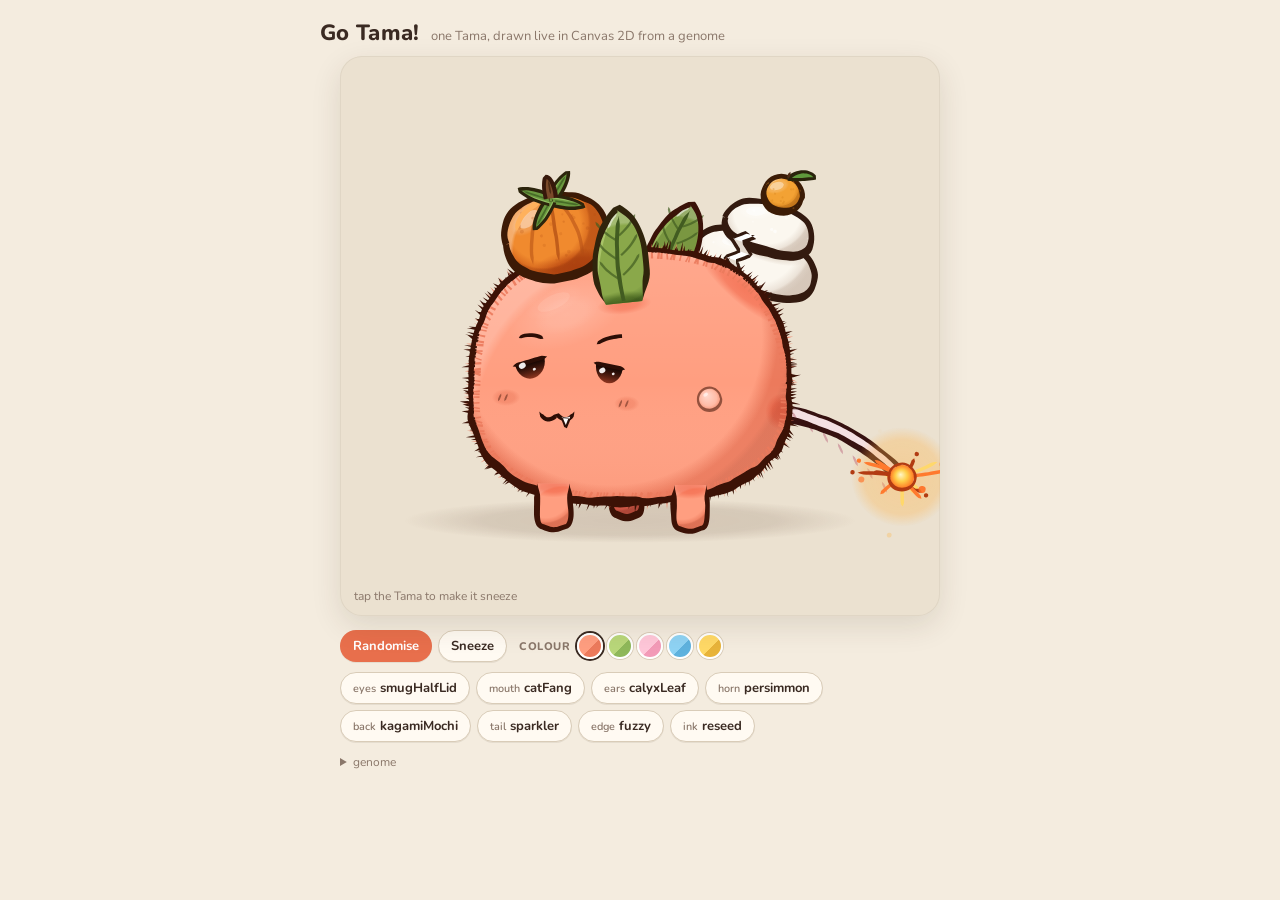
==== tama/index.html @ 7f4476a4 "Add Go Tama! canvas Tama renderer Self-contained Canvas 2D page that draws one Tama from a genome ob" ====
<!doctype html>
<html lang="en">
<head>
<meta charset="utf-8">
<meta name="viewport" content="width=device-width, initial-scale=1">
<title>Go Tama! canvas Tama</title>
<link rel="preconnect" href="https://fonts.googleapis.com">
<link href="https://fonts.googleapis.com/css2?family=Nunito:wght@600;800&display=swap" rel="stylesheet">
<style>
  :root {
    --paper: #f4ecdf;
    --paper-2: #ebe1d0;
    --ink: #3a2a22;
    --muted: #8a776a;
    --chip: #fffaf2;
    --chip-edge: #d9ccb8;
    --accent: #e86f4c;
  }
  * { box-sizing: border-box; }
  html, body { margin: 0; background: var(--paper); color: var(--ink);
    font-family: "Nunito", "Segoe UI", system-ui, -apple-system, sans-serif; }
  body { display: flex; flex-direction: column; align-items: center; padding: 18px 16px 40px; }
  header { width: 100%; max-width: 640px; display: flex; align-items: baseline; gap: 12px; margin-bottom: 8px; }
  header h1 { font-size: 22px; margin: 0; font-weight: 800; letter-spacing: .3px; }
  header span { color: var(--muted); font-size: 13px; }
  .stage { position: relative; width: 100%; max-width: 600px; }
  canvas { display: block; width: 100%; height: auto; border-radius: 22px;
    background: var(--paper-2); box-shadow: 0 10px 30px rgba(60,40,20,.12), inset 0 0 0 1px rgba(60,40,20,.06);
    cursor: pointer; touch-action: manipulation; }
  .hint { position: absolute; left: 14px; bottom: 12px; font-size: 12px; color: var(--muted); pointer-events: none; }
  .controls { width: 100%; max-width: 600px; margin-top: 14px; display: flex; flex-direction: column; gap: 10px; }
  .row { display: flex; flex-wrap: wrap; gap: 6px; align-items: center; }
  .row .label { font-size: 11px; font-weight: 800; letter-spacing: .6px; text-transform: uppercase; color: var(--muted); width: 58px; }
  button { font: inherit; font-weight: 700; font-size: 13px; color: var(--ink); background: var(--chip);
    border: 1px solid var(--chip-edge); border-radius: 999px; padding: 6px 12px; cursor: pointer;
    box-shadow: 0 1px 0 rgba(60,40,20,.08); }
  button:hover { border-color: #b9a88f; }
  button:active { transform: translateY(1px); }
  button.primary { background: var(--accent); color: #fff; border-color: transparent; }
  button small { font-weight: 600; color: var(--muted); margin-right: 4px; }
  button.primary small { color: rgba(255,255,255,.8); }
  .swatch { width: 26px; height: 26px; border-radius: 50%; padding: 0; border: 2px solid #fff; box-shadow: 0 0 0 1px var(--chip-edge); }
  .swatch.on { box-shadow: 0 0 0 2px var(--ink); }
  details { width: 100%; max-width: 600px; margin-top: 12px; font-size: 12px; color: var(--muted); }
  pre { background: var(--chip); border: 1px solid var(--chip-edge); border-radius: 12px; padding: 10px 12px;
    font-size: 12px; line-height: 1.5; overflow: auto; color: var(--ink); margin: 8px 0 0; }
  @media (prefers-reduced-motion: reduce) { button:active { transform: none; } }
</style>
</head>
<body>
<header><h1>Go Tama!</h1><span>one Tama, drawn live in Canvas 2D from a genome</span></header>
<div class="stage">
  <canvas id="tama" width="600" height="560" aria-label="A Tama creature"></canvas>
  <div class="hint">tap the Tama to make it sneeze</div>
</div>
<div class="controls" id="controls">
  <div class="row">
    <button class="primary" id="randomise">Randomise</button>
    <button id="sneeze">Sneeze</button>
    <span class="label" style="width:auto;margin-left:6px">Colour</span>
    <span id="palettes" class="row" style="gap:4px"></span>
  </div>
  <div class="row" id="slots"></div>
</div>
<details><summary>genome</summary><pre id="genomeOut"></pre><div id="stats" style="margin-top:6px"></div></details>

<script>
'use strict';
/* =====================================================================
   Go Tama!  canvas Tama renderer
   All art is procedural: no bitmaps. Everything is drawn in "body units"
   (BU): the reference body is 200 BU wide and 168 BU tall, centred at
   the origin, facing LEFT (-x is forward, +x is the rear, +y is down).
   ===================================================================== */

/* ---------- seeded randomness and noise ---------- */
function hash32(n) { n = (n ^ 61) ^ (n >>> 16); n = Math.imul(n, 9); n ^= n >>> 4; n = Math.imul(n, 0x27d4eb2d); n ^= n >>> 15; return n >>> 0; }
function rng(seed) { let s = hash32(seed | 0) || 1; return () => { s = (s + 0x6D2B79F5) | 0; let t = Math.imul(s ^ (s >>> 15), 1 | s); t = (t + Math.imul(t ^ (t >>> 7), 61 | t)) ^ t; return ((t ^ (t >>> 14)) >>> 0) / 4294967296; }; }
function strSeed(s) { let h = 2166136261; for (let i = 0; i < s.length; i++) { h ^= s.charCodeAt(i); h = Math.imul(h, 16777619); } return h >>> 0; }
// smooth 1D value noise in [-1,1]
function noise1(seed, x) {
  const i = Math.floor(x), f = x - i, u = f * f * (3 - 2 * f);
  const a = hash32(seed * 7919 + i * 131) / 4294967296, b = hash32(seed * 7919 + (i + 1) * 131) / 4294967296;
  return (a + (b - a) * u) * 2 - 1;
}
function fbm(seed, x, oct = 3) { let v = 0, amp = 1, f = 1, n = 0; for (let o = 0; o < oct; o++) { v += noise1(seed + o * 17, x * f) * amp; n += amp; amp *= .5; f *= 2.1; } return v / n; }
const clamp = (v, a, b) => v < a ? a : v > b ? b : v;
const lerp = (a, b, t) => a + (b - a) * t;
const smooth = (t) => { t = clamp(t, 0, 1); return t * t * (3 - 2 * t); };
const TAU = Math.PI * 2;

/* ---------- colour ---------- */
function hexToRgb(h) { h = h.replace('#', ''); if (h.length === 3) h = h.split('').map(c => c + c).join(''); const n = parseInt(h, 16); return [(n >> 16) & 255, (n >> 8) & 255, n & 255]; }
function rgbToHex(r, g, b) { return '#' + [r, g, b].map(v => Math.round(clamp(v, 0, 255)).toString(16).padStart(2, '0')).join(''); }
function rgbToHsl(r, g, b) { r /= 255; g /= 255; b /= 255; const mx = Math.max(r, g, b), mn = Math.min(r, g, b); let h = 0, s = 0; const l = (mx + mn) / 2; if (mx !== mn) { const d = mx - mn; s = l > .5 ? d / (2 - mx - mn) : d / (mx + mn); if (mx === r) h = (g - b) / d + (g < b ? 6 : 0); else if (mx === g) h = (b - r) / d + 2; else h = (r - g) / d + 4; h /= 6; } return [h, s, l]; }
function hslToRgb(h, s, l) { if (s === 0) return [l * 255, l * 255, l * 255]; const q = l < .5 ? l * (1 + s) : l + s - l * s, p = 2 * l - q; const f = t => { t = ((t % 1) + 1) % 1; if (t < 1 / 6) return p + (q - p) * 6 * t; if (t < .5) return q; if (t < 2 / 3) return p + (q - p) * (2 / 3 - t) * 6; return p; }; return [f(h + 1 / 3) * 255, f(h) * 255, f(h - 1 / 3) * 255]; }
function mix(a, b, t) { const A = hexToRgb(a), B = hexToRgb(b); return rgbToHex(lerp(A[0], B[0], t), lerp(A[1], B[1], t), lerp(A[2], B[2], t)); }
function adjust(hex, dl = 0, ds = 0, dh = 0) { const [h, s, l] = rgbToHsl(...hexToRgb(hex)); return rgbToHex(...hslToRgb(h + dh, clamp(s + ds, 0, 1), clamp(l + dl, 0, 1))); }
function alpha(hex, a) { const [r, g, b] = hexToRgb(hex); return `rgba(${r},${g},${b},${a})`; }
// near-black ink tinted toward the local colour, pulled toward the palette ink
function inkFor(hex, baseInk) { const [h, s] = rgbToHsl(...hexToRgb(hex)); const tinted = rgbToHex(...hslToRgb(h, clamp(s * .8 + .2, 0, .85), .13)); return mix(tinted, baseInk, .45); }
function tint(hex, t) { return mix(hex, '#ffffff', t); }
function shadeOf(hex, t) { return adjust(mix(hex, '#2a1208', t), 0, .06, -.015); }

/* ---------- geometry: bezier shapes, flattening, ink ribbons ---------- */
class Shape {
  constructor() { this.segs = []; this.cur = null; this.closed = false; }
  M(x, y) { this.cur = [x, y]; this.segs.push({ t: 'M', p: [x, y] }); return this; }
  L(x, y) { const p0 = this.cur; this.segs.push({ t: 'C', p0, c1: [lerp(p0[0], x, 1 / 3), lerp(p0[1], y, 1 / 3)], c2: [lerp(p0[0], x, 2 / 3), lerp(p0[1], y, 2 / 3)], p: [x, y] }); this.cur = [x, y]; return this; }
  C(x1, y1, x2, y2, x, y) { this.segs.push({ t: 'C', p0: this.cur, c1: [x1, y1], c2: [x2, y2], p: [x, y] }); this.cur = [x, y]; return this; }
  Q(cx, cy, x, y) { const p0 = this.cur; return this.C(p0[0] + 2 / 3 * (cx - p0[0]), p0[1] + 2 / 3 * (cy - p0[1]), x + 2 / 3 * (cx - x), y + 2 / 3 * (cy - y), x, y); }
  Z() { this.closed = true; return this; }
  // ellipse helper (closed)
  static ellipse(cx, cy, rx, ry, rot = 0) { const k = .5523; const s = new Shape(); const pts = []; for (let i = 0; i < 4; i++) { const a = i * Math.PI / 2; pts.push([Math.cos(a), Math.sin(a)]); } const tr = (x, y) => { const X = x * rx, Y = y * ry; return [cx + X * Math.cos(rot) - Y * Math.sin(rot), cy + X * Math.sin(rot) + Y * Math.cos(rot)]; }; s.M(...tr(1, 0)); for (let i = 0; i < 4; i++) { const a0 = i * Math.PI / 2, a1 = a0 + Math.PI / 2; const p0 = [Math.cos(a0), Math.sin(a0)], p1 = [Math.cos(a1), Math.sin(a1)]; s.C(...tr(p0[0] - p0[1] * k, p0[1] + p0[0] * k), ...tr(p1[0] + p1[1] * k, p1[1] - p1[0] * k), ...tr(p1[0], p1[1])); } return s.Z(); }
  path() { const p = new Path2D(); for (const s of this.segs) { if (s.t === 'M') p.moveTo(s.p[0], s.p[1]); else p.bezierCurveTo(s.c1[0], s.c1[1], s.c2[0], s.c2[1], s.p[0], s.p[1]); } if (this.closed) p.closePath(); return p; }
  // flatten to points with unit normals; for closed shapes the normal points outward
  flatten(step = 2.2) {
    const pts = [];
    const first = this.segs[0]?.p;
    for (const s of this.segs) {
      if (s.t !== 'C') continue;
      const [p0, c1, c2, p] = [s.p0, s.c1, s.c2, s.p];
      const len = Math.hypot(c1[0] - p0[0], c1[1] - p0[1]) + Math.hypot(c2[0] - c1[0], c2[1] - c1[1]) + Math.hypot(p[0] - c2[0], p[1] - c2[1]);
      const n = Math.max(2, Math.ceil(len / step));
      for (let i = 0; i < n; i++) {
        const t = i / n, mt = 1 - t;
        const x = mt * mt * mt * p0[0] + 3 * mt * mt * t * c1[0] + 3 * mt * t * t * c2[0] + t * t * t * p[0];
        const y = mt * mt * mt * p0[1] + 3 * mt * mt * t * c1[1] + 3 * mt * t * t * c2[1] + t * t * t * p[1];
        let dx = 3 * mt * mt * (c1[0] - p0[0]) + 6 * mt * t * (c2[0] - c1[0]) + 3 * t * t * (p[0] - c2[0]);
        let dy = 3 * mt * mt * (c1[1] - p0[1]) + 6 * mt * t * (c2[1] - c1[1]) + 3 * t * t * (p[1] - c2[1]);
        if (Math.abs(dx) + Math.abs(dy) < 1e-6) { dx = p[0] - p0[0]; dy = p[1] - p0[1]; }
        const d = Math.hypot(dx, dy) || 1;
        pts.push({ x, y, tx: dx / d, ty: dy / d });
      }
    }
    if (!this.closed) { const s = this.segs[this.segs.length - 1]; const q = pts[pts.length - 1]; pts.push({ x: s.p[0], y: s.p[1], tx: q.tx, ty: q.ty }); }
    // signed area for winding
    let area = 0; for (let i = 0; i < pts.length; i++) { const a = pts[i], b = pts[(i + 1) % pts.length]; area += a.x * b.y - b.x * a.y; }
    const sign = this.closed ? (area > 0 ? 1 : -1) : 1;   // canvas y-down: positive area = clockwise on screen
    let acc = 0;
    for (let i = 0; i < pts.length; i++) { const p = pts[i]; p.nx = p.ty * sign; p.ny = -p.tx * sign; if (i) acc += Math.hypot(p.x - pts[i - 1].x, p.y - pts[i - 1].y); p.s = acc; }
    return { pts, closed: this.closed, length: acc + (this.closed ? Math.hypot(pts[0].x - pts[pts.length - 1].x, pts[0].y - pts[pts.length - 1].y) : 0) };
  }
}
// outward normals check: for a closed clockwise (screen) polygon, (ty, -tx) points outward
// Build a pressure ribbon Path2D around a flattened polyline.
// opts: w (base width), heavy (extra weight on undersides 0..1), jitter (px), seed, taper ('none'|'both'|'start'|'end'), wobble (width noise 0..1)
function ribbon(fl, opts = {}) {
  const { w = 3, heavy = .5, jitter = .6, seed = 1, taper = 'none', wobble = .25, out = .55 } = opts;
  const pts = fl.pts, n = pts.length, L = fl.length || 1;
  const outer = [], inner = [];
  for (let i = 0; i < n; i++) {
    const p = pts[i]; const u = p.s / L;
    let wi = w * (1 + heavy * clamp(p.ny, 0, 1)) * (1 + wobble * fbm(seed, p.s / 14, 2));
    if (!fl.closed) {
      const tl = .12;
      if (taper === 'both' || taper === 'start') wi *= smooth(u / tl);
      if (taper === 'both' || taper === 'end') wi *= smooth((1 - u) / tl);
    }
    const j = jitter * fbm(seed + 3, p.s / 9, 2);
    const cx = p.x + p.nx * j, cy = p.y + p.ny * j;
    outer.push([cx + p.nx * wi * out, cy + p.ny * wi * out]);
    inner.push([cx - p.nx * wi * (1 - out), cy - p.ny * wi * (1 - out)]);
  }
  const path = new Path2D();
  path.moveTo(outer[0][0], outer[0][1]);
  for (let i = 1; i < n; i++) path.lineTo(outer[i][0], outer[i][1]);
  if (fl.closed) { path.closePath(); path.moveTo(inner[n - 1][0], inner[n - 1][1]); for (let i = n - 2; i >= 0; i--) path.lineTo(inner[i][0], inner[i][1]); path.closePath(); }
  else { for (let i = n - 1; i >= 0; i--) path.lineTo(inner[i][0], inner[i][1]); path.closePath(); }
  return path;
}
// memo for geometry built from stable keys
const MEMO = new Map();
function memo(key, build) { let v = MEMO.get(key); if (v === undefined) { v = build(); MEMO.set(key, v); } return v; }

// ink an outline: fill a ribbon in colour
function ink(ctx, shapeOrFl, color, opts = {}) {
  const fl = shapeOrFl.pts ? shapeOrFl : shapeOrFl.flatten(opts.step || 2.2);
  const key = opts.key;
  const path = key ? memo('rib:' + key, () => ribbon(fl, opts)) : ribbon(fl, opts);
  ctx.fillStyle = color; ctx.fill(path, 'nonzero');
}
// a tapered brush stroke along a polyline of [x,y] points (for texture strokes)
function strokeShape(pts) { const s = new Shape(); s.M(pts[0][0], pts[0][1]); for (let i = 1; i < pts.length; i++) s.L(pts[i][0], pts[i][1]); return s; }
function curve(p0, c1, c2, p1) { return new Shape().M(p0[0], p0[1]).C(c1[0], c1[1], c2[0], c2[1], p1[0], p1[1]); }
function brush(ctx, shape, color, w, opts = {}) { ink(ctx, shape, color, Object.assign({ w, heavy: 0, jitter: .25, taper: 'both', wobble: .15, step: 1.6 }, opts)); }

/* ---------- soft paint helpers ---------- */
function softEllipse(ctx, x, y, rx, ry, color, a = 1, feather = .55, rot = 0) {
  ctx.save(); ctx.translate(x, y); ctx.rotate(rot); ctx.scale(rx, ry);
  const g = ctx.createRadialGradient(0, 0, 0, 0, 0, 1);
  g.addColorStop(0, alpha(color, a)); g.addColorStop(1 - feather, alpha(color, a * .85)); g.addColorStop(1, alpha(color, 0));
  ctx.fillStyle = g; ctx.beginPath(); ctx.arc(0, 0, 1, 0, TAU); ctx.fill(); ctx.restore();
}
// crescent shade inside a clip: everything outside an offset inner ellipse gets the shade colour, soft edged
function crescent(ctx, clipPath, cx, cy, r, color, a = 1, ox = -.18, oy = -.22, inner = .72, soft = .14) {
  ctx.save(); ctx.clip(clipPath);
  ctx.translate(cx + ox * r, cy + oy * r);
  const g = ctx.createRadialGradient(0, 0, 0, 0, 0, r * 1.25);
  g.addColorStop(inner, alpha(color, 0)); g.addColorStop(Math.min(1, inner + soft), alpha(color, a)); g.addColorStop(1, alpha(color, a));
  ctx.fillStyle = g; ctx.fillRect(-3 * r, -3 * r, 6 * r, 6 * r); ctx.restore();
}
// Axie-style layered shading inside a clip: soft crescent, a harder core shadow a little further in,
// a thin rim light on the lit side and (optionally) a crisp highlight patch with a soft glow.
function shading(ctx, clip, cx, cy, r, o = {}) {
  const { shade, deep, light = '#ffffff', ox = -.18, oy = -.28, inner = .64, soft = .14, coreA = .5, rimA = .28, hi = null, hiA = .32 } = o;
  if (shade) crescent(ctx, clip, cx, cy, r, shade, 1, ox, oy, inner, soft);
  if (deep) crescent(ctx, clip, cx, cy, r, deep, coreA, ox * 1.1, oy * 1.1, Math.min(.97, inner + .14), .035);
  if (rimA > 0) crescent(ctx, clip, cx, cy, r, light, rimA, -ox * 1.2, -oy * 1.1, .9, .05);
  if (hi) { const [hx, hy, hrx, hry, hrot = -.55] = hi; ctx.save(); ctx.clip(clip); softEllipse(ctx, hx, hy, hrx * 1.8, hry * 1.9, light, hiA * .45, .3, hrot); ctx.fillStyle = alpha(light, hiA); ctx.beginPath(); ctx.ellipse(hx, hy, hrx, hry, hrot, 0, TAU); ctx.fill(); ctx.restore(); }
}
function sheen(ctx, clipPath, x, y, rx, ry, a = .16, rot = -.5) {
  ctx.save(); ctx.clip(clipPath); softEllipse(ctx, x, y, rx, ry, '#ffffff', a, .5, rot); softEllipse(ctx, x, y, rx * .55, ry * .55, '#ffffff', a * .7, .4, rot); ctx.restore();
}
// cast shadow onto a surface (clipped), multiply so it darkens any colour
function cast(ctx, clipPath, x, y, rx, ry, color, a = .45, rot = 0) {
  ctx.save(); ctx.clip(clipPath); ctx.globalCompositeOperation = 'multiply'; softEllipse(ctx, x, y, rx, ry, color, a, .5, rot); ctx.restore();
}
// short tapered flicks along a flattened outline (fuzz / fur). Batched into one path.
function flickPath(fl, opts) {
  const { seed = 1, spacing = 2.4, len = 5, inset = 1.2, lean = .35, w = 1.5, every = 1, side = 1 } = opts;
  const r = rng(seed); const path = new Path2D(); const pts = fl.pts; const L = fl.length;
  for (let s = 0, k = 0; s < L; s += spacing * (0.7 + .6 * r()), k++) {
    if (k % every) continue;
    // find point at arc length s
    let i = 0; while (i < pts.length - 1 && pts[i + 1].s < s) i++;
    const p = pts[i];
    const l = len * (.45 + r() * .9) * side;
    const a = lean * (r() - .35) + (p.ny > .2 ? .25 : 0);     // flicks lean a bit and droop under the belly
    const tx = p.tx * Math.sin(a), ty = p.ty * Math.sin(a);
    const dx = (p.nx * Math.cos(a) + tx), dy = (p.ny * Math.cos(a) + ty);
    const bx = p.x - p.nx * inset, by = p.y - p.ny * inset;
    const ex = bx + dx * (l + inset), ey = by + dy * (l + inset);
    const ww = w * (.7 + r() * .6) / 2;
    const px = -dy * ww, py = dx * ww;
    const mx = bx + dx * (l + inset) * .4, my = by + dy * (l + inset) * .4;
    path.moveTo(bx + px, by + py); path.quadraticCurveTo(mx + px * 1.1, my + py * 1.1, ex, ey); path.quadraticCurveTo(mx - px * 1.1, my - py * 1.1, bx - px, by - py); path.closePath();
  }
  return path;
}
// scatter helper inside a clip
function scatter(ctx, clipPath, bounds, seed, count, fn) {
  const r = rng(seed); ctx.save(); ctx.clip(clipPath);
  for (let i = 0; i < count; i++) { fn(bounds[0] + r() * (bounds[2] - bounds[0]), bounds[1] + r() * (bounds[3] - bounds[1]), r); }
  ctx.restore();
}
function star4(ctx, x, y, r, rot = 0) { ctx.save(); ctx.translate(x, y); ctx.rotate(rot); ctx.beginPath(); for (let i = 0; i < 8; i++) { const a = i * Math.PI / 4, rr = i % 2 ? r * .38 : r; ctx.lineTo(Math.cos(a) * rr, Math.sin(a) * rr); } ctx.closePath(); ctx.fill(); ctx.restore(); }

/* =====================================================================
   BODY: silhouette, anchors, paint
   ===================================================================== */
const BODY = { rx: 100, ry: 84 };
function bodyPoint(th, edge, seed) {
  const c = Math.cos(th), s = Math.sin(th), n = 2.45;
  let x = Math.sign(c) * Math.pow(Math.abs(c), 2 / n);
  let y = Math.sign(s) * Math.pow(Math.abs(s), 2 / n);
  const yy = y > 0 ? y * .9 : y * (1.02 + .035 * Math.max(0, -x));   // flatter, heavier bottom; head end a touch taller
  const xx = x * (1 + .07 * Math.max(0, y)) * (1 + .03 * Math.max(0, -y) * (1 - Math.abs(x))); // a little wider low down
  let r = 1 + .012 * fbm(seed, th * 1.9 + 7, 2);           // hand-drawn irregularity
  if (edge === 'wool') r += .046 * Math.pow(Math.abs(Math.sin(th * 5 + .6)), .65) - .015;
  return { x: BODY.rx * xx * r, y: BODY.ry * yy * r };
}
function bodySilhouette(edge, seed) {
  return memo('body:' + edge + ':' + seed, () => {
    const N = 720; const raw = [];
    for (let i = 0; i < N; i++) raw.push(bodyPoint((i / N) * TAU, edge, seed));
    // resample by arc length for even spacing (clockwise on screen: th increasing goes x+ -> y+ i.e. clockwise)
    let L = 0; const cum = [0]; for (let i = 1; i <= N; i++) { const a = raw[i - 1], b = raw[i % N]; L += Math.hypot(b.x - a.x, b.y - a.y); cum.push(L); }
    const step = edge === 'wool' ? 1.4 : 2.0; const M = Math.floor(L / step); const pts = [];
    for (let k = 0, i = 0; k < M; k++) { const s = k * step; while (cum[i + 1] < s) i++; const t = (s - cum[i]) / (cum[i + 1] - cum[i]); const a = raw[i], b = raw[(i + 1) % N]; pts.push({ x: lerp(a.x, b.x, t), y: lerp(a.y, b.y, t), s }); }
    for (let i = 0; i < M; i++) { const a = pts[(i - 1 + M) % M], b = pts[(i + 1) % M]; let tx = b.x - a.x, ty = b.y - a.y; const d = Math.hypot(tx, ty) || 1; tx /= d; ty /= d; pts[i].tx = tx; pts[i].ty = ty; pts[i].nx = ty; pts[i].ny = -tx; }
    const path = new Path2D(); path.moveTo(pts[0].x, pts[0].y); for (let i = 1; i < M; i++) path.lineTo(pts[i].x, pts[i].y); path.closePath();
    return { pts, closed: true, length: L, path };
  });
}
// a point on the (smooth) body surface with its outward normal
function surface(th) {
  const p = bodyPoint(th, 'smooth', 0), e = 1e-3, a = bodyPoint(th - e, 'smooth', 0), b = bodyPoint(th + e, 'smooth', 0);
  let tx = b.x - a.x, ty = b.y - a.y; const d = Math.hypot(tx, ty) || 1; tx /= d; ty /= d;
  return { x: p.x, y: p.y, nx: ty, ny: -tx, ang: Math.atan2(-tx, ty), lean: Math.atan2(-tx, ty) + Math.PI / 2 };
}
// Anchors: where parts attach. All in body units, origin at body centre. "lean" is the rotation that
// aligns a part's local "up" (-y) with the outward surface normal.
function makeAnchors() {
  const horn = surface(-1.95);        // top, a little forward
  const topRear = surface(-0.80);     // top-rear shoulder
  const rear = surface(0.18);         // rear, just under the midline
  const headSide = { x: -4, y: -54, nx: -.12, ny: -.99, ang: -1.69, lean: -0.12 };   // on the near side of the head
  const headSideFar = { x: 20, y: -66, nx: .22, ny: -.97, ang: -1.35, lean: 0.22 };
  const face = { x: -36, y: -4, eyeF: { x: -63, y: -14 }, eyeB: { x: -13, y: -11 }, mouth: { x: -46, y: 21 }, cheekF: { x: -78, y: 9 }, cheekB: { x: -2, y: 13 }, eyeR: 11 };
  const legs = [{ x: -48, y: 72, far: false }, { x: -2, y: 66, far: true }, { x: 38, y: 73, far: false }];
  return { horn, topRear, rear, headSide, headSideFar, face, legs, spot: { x: 50, y: 10 }, ground: { x: 0, y: 84 } };
}

/* ---------- body painter ---------- */
function drawLeg(ctx, leg, pal, body) {
  const w = leg.far ? 18 : 20, h = leg.far ? 17 : 19, x = leg.x, y = leg.y;
  const base = leg.far ? shadeOf(pal.shade, .12) : pal.body, shade = leg.far ? shadeOf(pal.shade, .3) : pal.shade;
  const s = new Shape().M(x - w / 2, y - 8).C(x - w / 2 - 1, y + h * .5, x - w / 2 - 2, y + h, x - w / 2 + 3, y + h + 1)
    .C(x - 1, y + h + 3.5, x + 1, y + h + 3.5, x + w / 2 - 3, y + h + 1).C(x + w / 2 + 2, y + h, x + w / 2 + 1, y + h * .5, x + w / 2, y - 8);
  if (leg.far) s.Z();
  const p = s.path(); if (leg.far) { ctx.fillStyle = base; ctx.fill(p); } else { ctx.fillStyle = base; const c = new Path2D(p); c.closePath(); ctx.fill(c); }
  const clip = new Path2D(p); clip.closePath();
  shading(ctx, clip, x, y + h * .4, h * 1.1, { shade, deep: mix(shade, pal.ink, .2), ox: -.25, oy: -.45, inner: .6, soft: .16, coreA: .4, rimA: .18 });
  if (!leg.far) { ctx.save(); ctx.clip(clip); ctx.globalCompositeOperation = 'multiply'; softEllipse(ctx, x, y - 6, w * .8, 7, pal.shade, .5, .5); ctx.restore(); }
  ink(ctx, s, pal.inkBody, { w: 3.3, heavy: .6, jitter: .4, seed: 31 + x, taper: leg.far ? 'none' : 'both', step: 1.6 });
}
function drawBody(ctx, genome, pal, anchors, seats, pose) {
  const edge = genome.bodyEdge, seed = genome.seed;
  const sil = bodySilhouette(edge, seed);
  const clip = sil.path;
  // base
  ctx.fillStyle = pal.body; ctx.fill(clip);
  // matte two-tone: soft shade crescent on the bottom third, plus a faint top-light gradient
  shading(ctx, clip, 0, 0, 100, { shade: pal.shade, deep: mix(pal.shade, pal.ink, .2), ox: -.12, oy: -.3, inner: .76, soft: .08, coreA: .38, rimA: .2, hi: [-48, -52, 11, 4.5, -.45], hiA: .09 });
  ctx.save(); ctx.clip(clip); const g = ctx.createLinearGradient(0, -84, 0, 84); g.addColorStop(0, 'rgba(255,255,255,.10)'); g.addColorStop(.5, 'rgba(255,255,255,0)'); g.addColorStop(1, alpha(pal.shade, .18)); ctx.fillStyle = g; ctx.fillRect(-120, -100, 240, 200); ctx.restore();
  sheen(ctx, clip, -40, -44, 38, 20, .12, -.35);
  // tama spot: a small matte pearl on the rear flank
  const sp = anchors.spot;
  const pearl = new Path2D(); pearl.arc(sp.x, sp.y, 7, 0, TAU);
  const pg = ctx.createRadialGradient(sp.x - 2, sp.y - 2.5, 0, sp.x, sp.y, 7.5); pg.addColorStop(0, tint(pal.body, .62)); pg.addColorStop(.7, tint(pal.body, .3)); pg.addColorStop(1, mix(pal.body, pal.shade, .45));
  ctx.fillStyle = pg; ctx.fill(pearl);
  ctx.fillStyle = alpha(pal.inkBody, .55); ctx.fill(ribbon(Shape.ellipse(sp.x, sp.y, 7.2, 7.2).flatten(1.5), { w: 1.3, heavy: .8, jitter: .2, seed: 5, wobble: .2 }));
  ctx.fillStyle = 'rgba(255,255,255,.55)'; ctx.beginPath(); ctx.ellipse(sp.x - 2.4, sp.y - 2.8, 1.6, 1.1, -.6, 0, TAU); ctx.fill();
  // seats: parts sink in and cast a little shade onto the body
  for (const s of seats) cast(ctx, clip, s.x, s.y, s.rx * .9, s.ry * .8, pal.shade, s.a * 1.1, s.rot);
  // edge texture
  if (edge === 'fuzzy') {
    ctx.fillStyle = alpha(pal.shade, .9); ctx.fill(memo('fzin:' + seed, () => flickPath(sil, { seed: seed + 11, spacing: 3.2, len: 4.5, inset: 5.5, lean: .5, w: 1.3, side: 1 })));
    ctx.fillStyle = pal.inkBody; ctx.fill(memo('fzout:' + seed, () => flickPath(sil, { seed: seed + 12, spacing: 2.3, len: 5.5, inset: 1.6, lean: .55, w: 1.55 })));
    ink(ctx, sil, pal.inkBody, { w: 3.2, heavy: .75, jitter: .9, seed, key: 'bodyink-f' + seed, wobble: .35 });
  } else if (edge === 'wool') {
    ink(ctx, sil, pal.inkBody, { w: 3.7, heavy: .55, jitter: .4, seed, key: 'bodyink-w' + seed, wobble: .25 });
    // little curls just inside the bumps
    ctx.fillStyle = alpha(pal.inkBody, .5);
    ctx.fill(memo('wool:' + seed, () => { const p = new Path2D(); const r = rng(seed + 9); const pts = sil.pts; for (let i = 0; i < pts.length; i += 9) { const q = pts[i]; if (r() < .35) continue; const d = 6 + r() * 3; const cx = q.x - q.nx * d, cy = q.y - q.ny * d; const rr = 2.2 + r() * 1.4; const a0 = Math.atan2(q.ny, q.nx) + .9; p.moveTo(cx + Math.cos(a0) * rr, cy + Math.sin(a0) * rr); p.arc(cx, cy, rr, a0, a0 + 3.6); p.arc(cx, cy, rr - .9, a0 + 3.6, a0, true); p.closePath(); } return p; }));
  } else {
    ink(ctx, sil, pal.inkBody, { w: 4.1, heavy: .7, jitter: .5, seed, key: 'bodyink-s' + seed });
  }
  return clip;
}

/* =====================================================================
   PARTS.  Each variant is a draw function (ctx, anchors, palette, t) with
   metadata attached: seat {rx,ry,a} (shade cast on the body) and
   behind:true if drawn behind the body. Parts draw in body units around
   their anchor. -x is forward (the face), +x is the rear, -y is up.
   ===================================================================== */
function part(meta, fn) { return Object.assign(fn, meta); }
function at(ctx, a, rot, fn) { ctx.save(); ctx.translate(a.x, a.y); ctx.rotate(rot); ctx.scale(PART_SCALE, PART_SCALE); fn(); ctx.restore(); }
// a little material kit for parts: fill + crescent shade + sheen + ink, from one shape
function solid(ctx, shape, col, opts = {}) {
  const { shade, ink: inkCol, w = 2.8, cx = 0, cy = 0, r = 20, ox = -.2, oy = -.25, inner = .66, soft = .16, sheenAt, seed = 1, taper = 'none', heavy = .5, shadeA = 1, jitter = .5 } = opts;
  const p = shape.path(); const clip = new Path2D(p); clip.closePath();
  ctx.fillStyle = col; ctx.fill(clip);
  if (shade) shading(ctx, clip, cx, cy, r, { shade, deep: opts.deep || mix(shade, '#2a1208', .22), ox, oy, inner, soft, coreA: .42, rimA: .26, hi: sheenAt ? [sheenAt[0], sheenAt[1], sheenAt[2], sheenAt[3], sheenAt[5] ?? -.5] : null, hiA: sheenAt ? (sheenAt[4] ?? .3) : 0 });
  if (inkCol) ink(ctx, shape, inkCol, { w, heavy, jitter, seed, taper, step: 1.8 });
  return clip;
}

/* ---------- EYES ---------- */
const drawEyes = {};
function eyeBase(ctx, e, pal, pose, shapeFn, side) {
  // blink / squint compress the eye vertically; fully shut draws a lid line
  const shut = Math.max(pose.blink, pose.squint * .85);
  ctx.save(); ctx.translate(e.x, e.y);
  if (shut > .92) {
    const s = new Shape().M(-9 * side, 1).C(-5, -2.5, 5, -2.5, 9 * side, 1);
    if (pose.tight) { const z = new Shape().M(-8, -3).C(-4, 3, 4, 3, 8, -3); brush(ctx, z, pal.inkFace, 2.6, { jitter: .2 }); const z2 = new Shape().M(-7, 5).C(-3.5, 0, 3.5, 0, 7, 5); brush(ctx, z2, pal.inkFace, 2.2, { jitter: .2 }); }
    else brush(ctx, s, pal.inkFace, 2.8, { jitter: .2 });
    ctx.restore(); return;
  }
  ctx.scale(1, 1 - shut * .9);
  shapeFn();
  ctx.restore();
}
function glint(ctx, x, y, r) { ctx.fillStyle = 'rgba(255,255,255,.92)'; ctx.beginPath(); ctx.ellipse(x, y, r, r * .8, -.5, 0, TAU); ctx.fill(); }
// oval ink eye with an optional lid cut (0..1 of the height removed from the top, slanted by 'tilt')
function ovalEye(ctx, pal, rx, ry, lid = 0, tilt = 0, look = 0) {
  const eye = new Path2D(); eye.ellipse(0, 0, rx, ry, 0, 0, TAU);
  ctx.save(); ctx.clip(eye);
  const ig = ctx.createLinearGradient(0, -ry, 0, ry); ig.addColorStop(0, pal.inkFace); ig.addColorStop(.55, pal.inkFace); ig.addColorStop(1, pal.iris);
  ctx.fillStyle = ig;
  if (lid > 0) { ctx.save(); ctx.translate(0, -ry + lid * 2 * ry); ctx.rotate(tilt); ctx.fillRect(-rx * 3, 0, rx * 6, ry * 4); ctx.restore(); }
  else ctx.fill(eye);
  // soft lid shadow at the top of the open part
  if (lid > 0) { ctx.save(); ctx.translate(0, -ry + lid * 2 * ry); ctx.rotate(tilt); const lg = ctx.createLinearGradient(0, 0, 0, ry * .9); lg.addColorStop(0, 'rgba(0,0,0,.45)'); lg.addColorStop(1, 'rgba(0,0,0,0)'); ctx.fillStyle = lg; ctx.fillRect(-rx * 3, 0, rx * 6, ry); ctx.restore(); }
  ctx.restore();
  if (lid > 0) { const y0 = -ry + lid * 2 * ry; const s = new Shape().M(-rx - 1.5, y0 + Math.tan(tilt) * (-rx - 1.5)).L(rx + 1.5, y0 + Math.tan(tilt) * (rx + 1.5)); brush(ctx, s, pal.inkFace, 2.6, { jitter: .15 }); }
  glint(ctx, -rx * .35 + look, Math.max(-ry * .45 + lid * ry * 1.4, -ry * .2), rx * .24);
  glint(ctx, rx * .38 + look * .5, ry * .45, rx * .11);
}
drawEyes.deadpan = part({}, (ctx, a, pal, t) => {
  const f = a.face, pose = a.pose;
  for (const [e, side] of [[f.eyeF, -1], [f.eyeB, 1]]) eyeBase(ctx, e, pal, pose, () => ovalEye(ctx, pal, f.eyeR * .78 * (side < 0 ? 1 : .92), f.eyeR * .9, .36, 0), side);
});
drawEyes.smugHalfLid = part({}, (ctx, a, pal, t) => {
  const f = a.face, pose = a.pose;
  for (const [e, side] of [[f.eyeF, -1], [f.eyeB, 1]]) eyeBase(ctx, e, pal, pose, () => {
    ovalEye(ctx, pal, f.eyeR * .85 * (side < 0 ? 1 : .9), f.eyeR, .5, side < 0 ? -.28 : .22, -1.5);
    // a cocky little brow, raised at the back
    const b = side < 0 ? new Shape().M(-7, -15).C(-3, -17.5, 4, -17.5, 8.5, -14.5) : new Shape().M(-8, -14).C(-3, -18, 4, -19, 8, -19);
    brush(ctx, b, pal.inkFace, 2.4, { jitter: .2, taper: side < 0 ? 'both' : 'start' });
  }, side);
});
drawEyes.grumpy = part({}, (ctx, a, pal, t) => {
  const f = a.face, pose = a.pose;
  for (const [e, side] of [[f.eyeF, -1], [f.eyeB, 1]]) eyeBase(ctx, e, pal, pose, () => {
    ovalEye(ctx, pal, f.eyeR * .72 * (side < 0 ? 1 : .9), f.eyeR * .82, .28, side < 0 ? .5 : -.5, 0);
    // heavy brows slanting down toward the front
    const b = side < 0 ? new Shape().M(-9, -8).C(-5, -12, 3, -15, 9, -17) : new Shape().M(-9, -17).C(-3, -15, 4, -12, 9, -9);
    brush(ctx, b, pal.inkFace, 3.4, { jitter: .3, taper: 'end', heavy: 0 });
  }, side);
});
drawEyes.sleepy = part({}, (ctx, a, pal, t) => {
  const f = a.face;
  for (const [e, side] of [[f.eyeF, -1], [f.eyeB, 1]]) {
    ctx.save(); ctx.translate(e.x, e.y);
    const s = new Shape().M(-9, -1).C(-5, 3.5, 5, 3.5, 9, -1);     // gentle closed lid, curving down
    brush(ctx, s, pal.inkFace, 2.9, { jitter: .25 });
    // two tiny lashes
    brush(ctx, new Shape().M(side < 0 ? -9 : 9, -1).L(side < 0 ? -11.5 : 11.5, 2.5), pal.inkFace, 1.8, { jitter: .1 });
    brush(ctx, new Shape().M(side < 0 ? -5 : 5, 2.2).L(side < 0 ? -6.5 : 6.5, 5.5), pal.inkFace, 1.6, { jitter: .1 });
    ctx.restore();
  }
});
drawEyes.dizzy = part({}, (ctx, a, pal, t) => {
  const f = a.face, pose = a.pose;
  for (const [e, side] of [[f.eyeF, -1], [f.eyeB, 1]]) eyeBase(ctx, e, pal, pose, () => {
    const r0 = f.eyeR * .95, pts = [];
    for (let i = 0; i <= 40; i++) { const u = i / 40, ang = u * TAU * 2.1 * side + (side < 0 ? 2.2 : 1), rr = r0 * (1 - u * .92); pts.push([Math.cos(ang) * rr, Math.sin(ang) * rr * .9]); }
    const s = new Shape().M(pts[0][0], pts[0][1]); for (let i = 1; i < pts.length; i++) s.L(pts[i][0], pts[i][1]);
    ink(ctx, s, pal.inkFace, { w: 2.5, heavy: 0, jitter: .15, taper: 'end', wobble: .1, step: 1 });
  }, side);
});

/* ---------- MOUTH ---------- */
const drawMouth = {};
function openMouth(ctx, pal, x, y, w, h, tongue = true) {
  const m = Shape.ellipse(x, y, w, h); const p = m.path();
  ctx.fillStyle = '#5a1f22'; ctx.fill(p);
  if (tongue && h > 4) { ctx.save(); ctx.clip(p); ctx.fillStyle = '#e8717f'; ctx.beginPath(); ctx.ellipse(x, y + h * .75, w * .65, h * .55, 0, 0, TAU); ctx.fill(); ctx.restore(); }
  ink(ctx, m, pal.inkFace, { w: 2.4, heavy: .3, jitter: .25, step: 1.4 });
}
drawMouth.catFang = part({}, (ctx, a, pal) => {
  const m = a.face.mouth;
  const s = new Shape().M(m.x - 11, m.y - 3).C(m.x - 8.5, m.y + 3.5, m.x - 3.5, m.y + 3.5, m.x, m.y - 1).C(m.x + 3.5, m.y + 3.5, m.x + 8.5, m.y + 3.5, m.x + 11, m.y - 3);
  brush(ctx, s, pal.inkFace, 2.6, { jitter: .2, taper: 'both' });
  // one little fang
  const fang = new Shape().M(m.x + 3, m.y + .9).L(m.x + 5.6, m.y + 7.4).L(m.x + 8.4, m.y + .4).Z();
  ctx.fillStyle = '#fff'; ctx.fill(fang.path()); ink(ctx, fang, pal.inkFace, { w: 1.4, heavy: 0, jitter: .1, step: 1 });
});
drawMouth.flat = part({}, (ctx, a, pal) => {
  const m = a.face.mouth; brush(ctx, new Shape().M(m.x - 9, m.y).C(m.x - 4, m.y + .7, m.x + 4, m.y + .7, m.x + 9, m.y - .4), pal.inkFace, 2.8, { jitter: .2 });
});
drawMouth.pout = part({}, (ctx, a, pal) => {
  const m = a.face.mouth; // a small "3" pushed forward
  const s = new Shape().M(m.x + 1, m.y - 7).C(m.x - 7, m.y - 8, m.x - 8.5, m.y - 1, m.x - 2.5, m.y - .5).C(m.x - 9.5, m.y + .5, m.x - 8.5, m.y + 7.5, m.x + 1, m.y + 6.5);
  brush(ctx, s, pal.inkFace, 2.5, { jitter: .2 });
});
drawMouth.smirk = part({}, (ctx, a, pal) => {
  const m = a.face.mouth;
  const s = new Shape().M(m.x - 8, m.y + 1).C(m.x - 2, m.y + 4, m.x + 6, m.y + 2.5, m.x + 11, m.y - 3.5);
  brush(ctx, s, pal.inkFace, 2.8, { jitter: .2, taper: 'start' });
  brush(ctx, new Shape().M(m.x + 10.4, m.y - 6.8).L(m.x + 12, m.y - .6), pal.inkFace, 1.9, { jitter: .1 });
});
drawMouth.openO = part({}, (ctx, a, pal) => { const m = a.face.mouth; openMouth(ctx, pal, m.x - 1, m.y + 1, 5, 6, true); });

/* ---------- EARS ---------- */
const drawEars = {};
// ears draw twice: far (behind the body, darker, mirrored lean) and near
function earPair(ctx, a, pal, fn) {
  if (a.pass === 'behind') at(ctx, a.headSideFar, a.pose.ear * .8 + .32, () => { ctx.scale(.9, .9); fn(true); });
  if (a.pass === 'front') at(ctx, a.headSide, a.pose.ear - .12, () => fn(false));
}
drawEars.calyxLeaf = part({ seat: { rx: 15, ry: 6, a: .35 }, both: true }, (ctx, a, pal, t) => {
  earPair(ctx, a, pal, (far) => {
    const g = far ? '#7a9741' : '#8aa84a', light = far ? '#95b258' : '#a9c468', dark = far ? '#4f6c2a' : '#5b7a2f', vein = '#425c21';
    const leaf = new Shape().M(-9, 2).C(-16, -14, -12, -34, 2, -46).C(14, -38, 16, -18, 9, 2);
    const p = leaf.path(); const clip = new Path2D(p); clip.closePath();
    ctx.fillStyle = g; ctx.fill(clip);
    ctx.save(); ctx.clip(clip); ctx.fillStyle = light; ctx.beginPath(); ctx.moveTo(-14, 6); ctx.bezierCurveTo(-12, -14, -8, -34, 2, -46); ctx.lineTo(-20, -46); ctx.closePath(); ctx.fill(); ctx.restore();
    shading(ctx, clip, 0, -16, 26, { shade: dark, deep: mix(dark, '#1e2e10', .3), ox: -.1, oy: -.3, inner: .66, soft: .18, coreA: .35, rimA: .22 });
    ctx.save(); ctx.clip(clip); ctx.globalCompositeOperation = 'multiply'; softEllipse(ctx, 0, 2, 14, 6, dark, .5, .5); ctx.restore();
    brush(ctx, new Shape().M(0, 1).C(-2, -14, -1, -30, 2, -42), vein, 2, { taper: 'end', jitter: .2 });
    for (let i = 0; i < 3; i++) { const y = -10 - i * 10; brush(ctx, new Shape().M(-1, y).C(-5, y - 3, -8, y - 6, -10, y - 10), alpha(vein, .7), 1.2, { taper: 'end' }); brush(ctx, new Shape().M(1, y - 2).C(5, y - 5, 8, y - 8, 10, y - 12), alpha(vein, .7), 1.2, { taper: 'end' }); }
    brush(ctx, new Shape().M(-4, -36).C(-3, -39, -1, -42, 1, -43), 'rgba(255,255,255,.55)', 1.6);
    ink(ctx, leaf, far ? pal.ink : inkFor(g, pal.ink), { w: 2.8, heavy: .4, jitter: .4, seed: 41, taper: 'both', step: 1.8 });
  });
});
drawEars.daifuku = part({ seat: { rx: 17, ry: 6, a: .4 }, both: true }, (ctx, a, pal, t) => {
  earPair(ctx, a, pal, (far) => {
    const cream = far ? '#ecdfcf' : '#fbf5ea', shade = far ? '#d2bfab' : '#e6d3bf', pink = far ? '#e5a8b1' : '#f5b8c1';
    const ear = new Shape().M(-15, 3).C(-20, -12, -14, -32, 0, -33).C(14, -32, 20, -12, 15, 3);
    const p = ear.path(); const clip = new Path2D(p); clip.closePath();
    ctx.fillStyle = cream; ctx.fill(clip);
    shading(ctx, clip, 0, -14, 22, { shade, deep: mix(shade, '#8a6a52', .35), ox: -.15, oy: -.3, inner: .64, soft: .2, coreA: .35, rimA: .3 });
    softEllipse(ctx, -1, -13, 9, 13, pink, .95, .4); softEllipse(ctx, -2, -14, 5, 8, mix(pink, '#c86e80', .3), .55, .5);
    sheen(ctx, clip, -6, -24, 7, 4, .35, -.4);
    // powder dusting
    scatter(ctx, clip, [-16, -33, 16, 2], 77, 26, (x, y, r) => { ctx.fillStyle = 'rgba(255,255,255,.6)'; ctx.beginPath(); ctx.arc(x, y, .6 + r() * .8, 0, TAU); ctx.fill(); });
    ctx.save(); ctx.clip(clip); ctx.globalCompositeOperation = 'multiply'; softEllipse(ctx, 0, 2, 16, 6, shade, .6, .5); ctx.restore();
    ink(ctx, ear, far ? pal.ink : inkFor('#c9a88a', pal.ink), { w: 2.9, heavy: .5, jitter: .5, seed: 43, taper: 'both', step: 1.8 });
    brush(ctx, new Shape().M(-7, -4).C(-5, -9, -2, -13, 3, -16), alpha(inkFor('#c9a88a', pal.ink), .5), 1.4);
  });
});
drawEars.ginkgo = part({ seat: { rx: 10, ry: 5, a: .35 }, both: true }, (ctx, a, pal, t) => {
  earPair(ctx, a, pal, (far) => {
    const y1 = far ? '#dfb642' : '#f2c94c', y2 = far ? '#e9c865' : '#f8dd7f', y3 = far ? '#bd8c26' : '#d9a02b';
    const fan = new Shape().M(0, 2).C(-6, -10, -22, -22, -22, -32).C(-20, -42, -8, -44, -1, -38).C(6, -44, 20, -42, 22, -32).C(22, -22, 6, -10, 0, 2);
    const p = fan.path(); const clip = new Path2D(p); clip.closePath();
    ctx.fillStyle = y1; ctx.fill(clip);
    ctx.save(); ctx.clip(clip); ctx.fillStyle = y2; ctx.beginPath(); ctx.moveTo(0, 2); ctx.lineTo(-30, -50); ctx.lineTo(-1, -38); ctx.lineTo(0, 2); ctx.fill(); ctx.restore();
    ctx.save(); ctx.clip(clip); softEllipse(ctx, 0, 0, 18, 12, y3, .8, .5); ctx.restore();
    const vcol = alpha(y3, .85);
    for (let i = 0; i < 9; i++) { const u = (i + .5) / 9; const ex = lerp(-21, 21, u), ey = -34 - 6 * Math.sin(u * Math.PI); brush(ctx, new Shape().M(0, 0).C(ex * .3, -12, ex * .6, -24, ex, ey), vcol, 1.3, { taper: 'end', jitter: .15 }); }
    brush(ctx, new Shape().M(0, 2).L(0, 9), '#7a5230', 2.6, { taper: 'end' });
    ink(ctx, fan, far ? pal.ink : inkFor(y3, pal.ink), { w: 2.6, heavy: .4, jitter: .5, seed: 47, taper: 'both', step: 1.8 });
  });
});

/* ---------- HORN ---------- */
const drawHorn = {};
drawHorn.persimmon = part({ seat: { rx: 24, ry: 8, a: .5 } }, (ctx, a, pal, t) => {
  at(ctx, a.horn, a.horn.lean * .55, () => {
    const o = '#f08a2e', osh = '#d4651c', odeep = '#b24e14', olit = '#ffb15c';
    // fruit: squat, four soft lobes
    ctx.translate(0, 9);   // sink the fruit into the head
    const fruit = new Shape().M(-25, -18).C(-27, -30, -16, -40, -2, -39).C(-1, -40, 1, -40, 2, -39).C(16, -40, 27, -30, 25, -18).C(26, -6, 14, 2, 0, 2).C(-14, 2, -26, -6, -25, -18);
    const fp = fruit.path(); const clip = new Path2D(fp);
    ctx.fillStyle = o; ctx.fill(clip);
    shading(ctx, clip, 0, -18, 25, { shade: osh, deep: odeep, ox: -.2, oy: -.3, inner: .58, soft: .18, coreA: .5, rimA: .3, hi: [-12, -29, 6, 3.2, -.6], hiA: .4 });
    ctx.save(); ctx.clip(clip); ctx.globalCompositeOperation = 'multiply'; softEllipse(ctx, 8, -2, 22, 9, odeep, .4, .5); ctx.restore();
    scatter(ctx, clip, [-25, -40, 25, 2], 55, 40, (x, y, r) => { ctx.fillStyle = alpha(odeep, .16 + r() * .1); ctx.beginPath(); ctx.arc(x, y, .5 + r() * .5, 0, TAU); ctx.fill(); });
    // lobe creases running down from the calyx
    for (const [x, c] of [[-13, .55], [12, .55], [0, .75]]) brush(ctx, new Shape().M(x * .35, -35).C(x * .8, -28, x * 1.05, -18, x * 1.0, -6), alpha(odeep, c), 1.7, { taper: 'both', jitter: .3 });
    brush(ctx, new Shape().M(-19, -24).C(-17, -31, -12, -35, -5, -36.5), olit, 2.6);
    ink(ctx, fruit, inkFor(o, pal.ink), { w: 3, heavy: .55, jitter: .5, seed: 51, step: 1.8 });
    // calyx: four sepals
    const g = '#6b9a3f', gd = '#476c28', gl = '#93bf62';
    for (const ang of [-.9, .3, 2.2, 3.6]) {
      ctx.save(); ctx.translate(0, -37); ctx.rotate(ang); ctx.scale(1.1, .75);
      const sep = new Shape().M(0, -3).C(6, -4, 12, -3, 15, 0).C(12, 3, 6, 4, 0, 3).Z();
      const cp = sep.path(); ctx.fillStyle = g; ctx.fill(cp); ctx.save(); ctx.clip(cp); ctx.fillStyle = gl; ctx.fillRect(-2, -5, 20, 3.5); ctx.restore();
      brush(ctx, new Shape().M(2, 0).L(13, 0), gd, 1.2, { taper: 'end' });
      ink(ctx, sep, inkFor(g, pal.ink), { w: 2, heavy: .2, jitter: .3, seed: 52, step: 1.4 }); ctx.restore();
    }
    // stem
    const st = new Shape().M(-2.4, -38).C(-2.8, -43, -2.2, -47, -1, -49).C(1.8, -48.5, 2.9, -43, 2.6, -38);
    ctx.fillStyle = '#7a4a2a'; const stc = st.path(); stc.closePath(); ctx.fill(stc); brush(ctx, new Shape().M(.2, -47).L(.4, -40), '#4e2c15', .9);
    ink(ctx, st, inkFor('#7a4a2a', pal.ink), { w: 2, heavy: .2, jitter: .2, seed: 53, taper: 'none', step: 1.2 });
  });
});
drawHorn.leek = part({ seat: { rx: 12, ry: 6, a: .45 } }, (ctx, a, pal, t) => {
  at(ctx, a.horn, a.horn.lean * .5, () => {
    const sway = a.pose.horn * .6;
    const white = '#f6f2e6', pale = '#d9e6b0', green = '#6aa544', dgreen = '#4b8231', inkc = inkFor(green, pal.ink);
    // stalk, a little S curve
    const stalk = new Shape().M(-11, 5).C(-12, -12, -8, -26, -4 + sway * 10, -40).C(0 + sway * 12, -42, 6 + sway * 12, -42, 5 + sway * 10, -38).C(6, -26, 10, -12, 11, 5);
    const p = stalk.path(); const clip = new Path2D(p); clip.closePath();
    const g = ctx.createLinearGradient(0, 4, 0, -40); g.addColorStop(0, white); g.addColorStop(.45, white); g.addColorStop(.75, pale); g.addColorStop(1, green);
    ctx.fillStyle = g; ctx.fill(clip);
    crescent(ctx, clip, 0, -16, 26, alpha('#b9c99a', 1), .8, -.3, -.1, .64, .2);
    for (let i = 0; i < 6; i++) { const x = -7.5 + i * 3; brush(ctx, new Shape().M(x, 3).C(x - .5, -10, x + .5, -22, x * .6, -34), alpha('#9fb57e', .55), .9, { taper: 'both' }); }
    sheen(ctx, clip, -4, -16, 2.5, 14, .35, 0);
    ink(ctx, stalk, inkc, { w: 2.7, heavy: .3, jitter: .4, seed: 61, taper: 'both', step: 1.6 });
    // leaves: two blades fanning from the top
    const blades = [[-1, -38, -16 + sway * 14, -70, -8 + sway * 10, -80, 1], [3, -38, 20 + sway * 16, -66, 24 + sway * 16, -74, -1], [1, -40, 2 + sway * 14, -80, 5 + sway * 16, -92, 0]];
    for (const [x0, y0, cx1, cy1, tx, ty, side] of blades) {
      const b = new Shape().M(x0 - 4, y0).C(cx1 - 6, cy1, tx - 3, ty + 2, tx, ty).C(tx + 3, ty + 2, cx1 + 6, cy1, x0 + 4, y0);
      const bp = b.path(); const bc = new Path2D(bp); bc.closePath();
      const lg = ctx.createLinearGradient(0, y0, 0, ty); lg.addColorStop(0, pale); lg.addColorStop(.35, green); lg.addColorStop(1, dgreen);
      ctx.fillStyle = lg; ctx.fill(bc);
      brush(ctx, new Shape().M(x0, y0 - 2).C(cx1 - 1, cy1 + 2, tx - 1, ty + 8, tx, ty + 2), alpha('#2f5c1e', .55), 1.4, { taper: 'end' });
      brush(ctx, new Shape().M(x0 - 2, y0 - 6).C(cx1 - 5, cy1 + 6, tx - 3, ty + 14, tx - 2, ty + 8), 'rgba(255,255,255,.35)', 1.3, { taper: 'both' });
      ink(ctx, b, inkc, { w: 2.5, heavy: .2, jitter: .4, seed: 62 + side, taper: 'both', step: 1.6 });
    }
  });
});
drawHorn.chochin = part({ seat: { rx: 9, ry: 5, a: .45 }, animated: true }, (ctx, a, pal, t) => {
  at(ctx, a.horn, a.horn.lean * .4, () => {
    // bamboo stick curving forward, lantern swinging from the tip
    const stick = new Shape().M(-1.5, 3).C(-3, -14, -10, -28, -24, -38);
    const stick2 = new Shape().M(1.5, 3).C(0, -14, -7, -28, -22, -41);
    const sp = new Shape().M(-2.6, 3).C(-4.6, -14, -11.5, -28, -25.5, -39).L(-21.5, -42.5).C(-7.5, -29, -.5, -14, 2.6, 3).Z();
    ctx.fillStyle = '#c9a56a'; ctx.fill(sp.path());
    brush(ctx, new Shape().M(-1, -4).C(-3, -14, -8, -24, -16, -32), alpha('#8a6a3a', .6), 1, { taper: 'both' });
    ink(ctx, stick, inkFor('#c9a56a', pal.ink), { w: 2.2, heavy: .3, jitter: .3, seed: 71, taper: 'start', step: 1.4 });
    ink(ctx, stick2, inkFor('#c9a56a', pal.ink), { w: 1.6, heavy: 0, jitter: .3, seed: 72, taper: 'start', step: 1.4 });
    // lantern hangs from (-23,-41)
    const sw = (a.reduced ? 0 : Math.sin(t * 1.7) * .08) + a.pose.horn * 1.2;
    ctx.save(); ctx.translate(-23, -41); ctx.rotate(sw);
    const red = '#e14b31', rsh = '#b4331f', rlit = '#f98a6c';
    brush(ctx, new Shape().M(0, 0).L(0, 7), pal.ink, 1.6, { taper: 'none' });
    const body = new Shape().M(-7, 8).C(-15, 10, -16, 32, -8, 36).C(-3, 37.5, 3, 37.5, 8, 36).C(16, 32, 15, 10, 7, 8).C(3, 7, -3, 7, -7, 8);
    const bp = body.path(); const bc = new Path2D(bp); bc.closePath();
    softEllipse(ctx, 0, 22, 22, 24, '#ffb347', .22, .3);
    ctx.fillStyle = red; ctx.fill(bc);
    crescent(ctx, bc, 0, 22, 18, rsh, 1, -.25, -.1, .6, .2);
    for (let i = 0; i < 5; i++) { const y = 11 + i * 5.2; const wq = 13 + 2 * Math.sin((i + .5) / 5 * Math.PI); brush(ctx, new Shape().M(-wq, y).C(-wq * .5, y + 1.2, wq * .5, y + 1.2, wq, y), alpha('#7d1f12', .55), 1.1, { taper: 'both' }); }
    sheen(ctx, bc, -6, 16, 4, 9, .3, 0); brush(ctx, new Shape().M(-8, 14).C(-8, 18, -7, 24, -6, 28), rlit, 2);
    ctx.fillStyle = '#fff5e0'; ctx.beginPath(); ctx.arc(0, 22, 4.6, 0, TAU); ctx.fill();
    brush(ctx, new Shape().M(-2.2, 20).C(-2.6, 23.5, .5, 25.5, 2.4, 23).C(3, 21.5, 1.5, 19.6, -.6, 19.6), '#c9341f', 1.3, { taper: 'end' });
    ink(ctx, body, inkFor(red, pal.ink), { w: 2.6, heavy: .45, jitter: .35, seed: 73, step: 1.5 });
    for (const y of [8, 36]) { const ring = new Shape().M(-7.5, y - 1.5).C(-5, y - 2.5, 5, y - 2.5, 7.5, y - 1.5).C(5, y + 1.5, -5, y + 1.5, -7.5, y - 1.5); ctx.fillStyle = pal.ink; ctx.fill(ring.path()); }
    for (const dx of [-1.6, 0, 1.6]) brush(ctx, new Shape().M(dx * .4, 38).C(dx * .8, 42, dx, 45, dx * 1.4, 49), '#d9a63c', 1.5, { taper: 'end' });
    ctx.fillStyle = '#b8862a'; ctx.beginPath(); ctx.ellipse(0, 39, 2.6, 1.6, 0, 0, TAU); ctx.fill();
    ctx.restore();
  });
});

/* ---------- BACK ---------- */
const drawBack = {};
drawBack.kagamiMochi = part({ seat: { rx: 30, ry: 9, a: .45 }, behind: true }, (ctx, a, pal, t) => {
  at(ctx, a.topRear, a.topRear.lean * .45, () => {
    const w = '#fbf7ef', wsh = '#ded1c4', wdeep = '#c9b8a9', inkw = inkFor('#c9b8a9', pal.ink);
    const disc = (cx, cy, rx, ry, seed) => {
      const s = new Shape().M(cx - rx, cy).C(cx - rx, cy - ry * 1.15, cx - rx * .55, cy - ry * 1.55, cx, cy - ry * 1.5).C(cx + rx * .55, cy - ry * 1.55, cx + rx, cy - ry * 1.15, cx + rx, cy).C(cx + rx, cy + ry * .9, cx + rx * .5, cy + ry * 1.1, cx, cy + ry * 1.1).C(cx - rx * .5, cy + ry * 1.1, cx - rx, cy + ry * .9, cx - rx, cy);
      const p = s.path(); const c = new Path2D(p); c.closePath();
      ctx.fillStyle = w; ctx.fill(c);
      shading(ctx, c, cx, cy - ry * .2, rx * 1.05, { shade: wsh, deep: wdeep, ox: -.15, oy: -.35, inner: .58, soft: .22, coreA: .4, rimA: .35, hi: [cx - rx * .4, cy - ry * .85, rx * .22, ry * .25, -.3], hiA: .55 });
      scatter(ctx, c, [cx - rx, cy - ry * 1.5, cx + rx, cy + ry], seed, 16, (x, y, r) => { ctx.fillStyle = alpha('#ffffff', .35 + r() * .3); ctx.beginPath(); ctx.arc(x, y, .4 + r() * .5, 0, TAU); ctx.fill(); });
      ink(ctx, s, inkw, { w: 2.8, heavy: .55, jitter: .5, seed, step: 1.8 });
      return c;
    };
    const d1 = disc(0, -8, 31, 11, 81);
    cast(ctx, d1, 2, -18, 21, 6, wdeep, .55);
    disc(1, -27, 22, 9, 82);
    // shide: the zigzag paper strip hanging down the front
    const L = [[-9, -23], [-15, -18], [-9, -13], [-15, -8], [-9, -3]];
    const zz = new Shape().M(L[0][0], L[0][1]); for (let i = 1; i < L.length; i++) zz.L(L[i][0], L[i][1]);
    for (let i = L.length - 1; i >= 0; i--) zz.L(L[i][0] + 6, L[i][1] + (i === L.length - 1 ? 2.5 : 0)); zz.Z();
    const zp = zz.path(); ctx.fillStyle = '#ffffff'; ctx.fill(zp);
    ctx.save(); ctx.clip(zp); ctx.fillStyle = alpha(wsh, .8); ctx.fillRect(-20, -18, 16, 5); ctx.fillRect(-20, -8, 16, 5.5); ctx.restore();
    ink(ctx, zz, inkw, { w: 1.5, heavy: .2, jitter: .1, seed: 86, step: 1.2, wobble: .1 });
    // the daidai on top
    const oc = '#f3a234', osh = '#d4801c';
    const orange = Shape.ellipse(2, -47, 9.5, 8.5);
    const oc2 = solid(ctx, orange, oc, { shade: osh, ink: inkFor(oc, pal.ink), w: 2.4, cx: 2, cy: -47, r: 9.5, ox: -.2, oy: -.25, inner: .6, soft: .25, sheenAt: [-2, -50, 3.5, 2, .4, -.6], seed: 83 });
    scatter(ctx, oc2, [-8, -56, 12, -38], 84, 22, (x, y, r) => { ctx.fillStyle = alpha(osh, .35); ctx.beginPath(); ctx.arc(x, y, .55, 0, TAU); ctx.fill(); });
    const leaf = new Shape().M(2, -55).C(5, -61, 11, -63, 15, -60).C(11, -58, 7, -56, 2, -55);
    ctx.fillStyle = '#5f9a3c'; const lp = leaf.path(); lp.closePath(); ctx.fill(lp); ink(ctx, leaf, inkFor('#5f9a3c', pal.ink), { w: 1.8, heavy: 0, jitter: .2, seed: 85, step: 1.2 });
    brush(ctx, new Shape().M(2, -55).L(2, -59), '#4e2c15', 1.4);
  });
});
drawBack.onigiri = part({ seat: { rx: 28, ry: 9, a: .45 }, behind: true }, (ctx, a, pal, t) => {
  at(ctx, a.topRear, a.topRear.lean * .55, () => {
    const rice = '#fbf8f1', rsh = '#dcd3c6', inkr = inkFor('#cdbfae', pal.ink);
    const tri = new Shape().M(-30, 4).C(-32, -8, -18, -40, -6, -52).C(-2, -56, 2, -56, 6, -52).C(18, -40, 32, -8, 30, 4).C(20, 8, -20, 8, -30, 4);
    const p = tri.path(); const clip = new Path2D(p); clip.closePath();
    ctx.fillStyle = rice; ctx.fill(clip);
    crescent(ctx, clip, 0, -20, 32, rsh, 1, -.2, -.3, .62, .24);
    // rice grains
    scatter(ctx, clip, [-30, -54, 30, 6], 91, 64, (x, y, r) => { const rot = r() * Math.PI; ctx.save(); ctx.translate(x, y); ctx.rotate(rot); ctx.fillStyle = alpha('#b8a996', .7); ctx.beginPath(); ctx.ellipse(.8, .8, 2.7, 1.3, 0, 0, TAU); ctx.fill(); ctx.fillStyle = '#ffffff'; ctx.beginPath(); ctx.ellipse(0, 0, 2.5, 1.15, 0, 0, TAU); ctx.fill(); ctx.fillStyle = alpha(rsh, .6); ctx.beginPath(); ctx.ellipse(.5, .3, 1.3, .55, 0, 0, TAU); ctx.fill(); ctx.restore(); });
    sheen(ctx, clip, -10, -34, 8, 6, .45, -.5);
    // nori wrap around the bottom
    const nori = new Shape().M(-31, 5).C(-30, -4, -26, -12, -22, -18).C(-8, -14, 8, -14, 22, -18).C(26, -12, 30, -4, 31, 5).C(20, 9, -20, 9, -31, 5);
    const np = nori.path(); const nc = new Path2D(np); nc.closePath();
    ctx.fillStyle = '#243122'; ctx.fill(nc);
    ctx.save(); ctx.clip(nc); ctx.fillStyle = 'rgba(120,150,90,.25)'; for (let i = 0; i < 6; i++) { ctx.fillRect(-32, -16 + i * 4.2, 64, 1.1); } softEllipse(ctx, -12, -8, 10, 5, '#6f8f55', .35, .5); ctx.restore();
    ink(ctx, tri, inkr, { w: 2.8, heavy: .5, jitter: .5, seed: 92, step: 1.8 });
    ink(ctx, nori, inkFor('#243122', pal.ink), { w: 2.2, heavy: .3, jitter: .4, seed: 93, step: 1.8 });
  });
});
drawBack.bonsai = part({ seat: { rx: 12, ry: 6, a: .45 }, behind: true }, (ctx, a, pal, t) => {
  at(ctx, a.topRear, a.topRear.lean * .35, () => {
    const bark = '#8a5a3a', bdark = '#5c3a22', inkb = inkFor(bark, pal.ink);
    const trunk = new Shape().M(-6, 6).C(-7, -8, -2, -18, 4, -26).C(8, -31, 10, -36, 9, -42).L(14, -41).C(15, -34, 13, -28, 9, -22).C(4, -15, 6, -6, 7, 6);
    const tp = trunk.path(); const tc = new Path2D(tp); tc.closePath();
    ctx.fillStyle = bark; ctx.fill(tc);
    ctx.save(); ctx.clip(tc); for (let i = 0; i < 4; i++) { const x = -4 + i * 2.6; brush(ctx, new Shape().M(x, 4).C(x - 1, -6, x + 4, -16, x + 8, -26), alpha(bdark, .55), .9, { taper: 'both' }); } softEllipse(ctx, 6, -4, 6, 14, bdark, .45, .5); ctx.restore();
    ink(ctx, trunk, inkb, { w: 2.5, heavy: .4, jitter: .4, seed: 101, taper: 'both', step: 1.6 });
    // branch
    const br = new Shape().M(2, -22).C(-6, -26, -14, -27, -22, -25);
    brush(ctx, br, bark, 4.5, { taper: 'end', heavy: .3 }); ink(ctx, br, inkb, { w: 1.6, heavy: 0, jitter: .2, seed: 102, taper: 'end', step: 1.4 });
    // foliage pads with needle flicks
    const pads = [[-24, -34, 16, 9], [12, -48, 20, 11], [-4, -40, 11, 7]];
    for (const [px, py, prx, pry] of pads) {
      const pad = new Shape().M(px - prx, py + pry * .3).C(px - prx * .9, py - pry * .8, px - prx * .5, py - pry * 1.3, px - prx * .2, py - pry * .9).C(px, py - pry * 1.5, px + prx * .4, py - pry * 1.3, px + prx * .6, py - pry * .8).C(px + prx * 1.1, py - pry * .6, px + prx * 1.05, py + pry * .5, px + prx * .7, py + pry * .9).C(px + prx * .3, py + pry * 1.1, px - prx * .5, py + pry * 1.1, px - prx, py + pry * .3);
      const pp = pad.path(); const pc = new Path2D(pp); pc.closePath();
      const fl = pad.flatten(1.6);
      ctx.fillStyle = '#3f7a3a'; ctx.fill(pc);
      crescent(ctx, pc, px, py, prx * 1.1, '#2c5a2a', 1, -.2, -.35, .56, .28);
      ctx.save(); ctx.clip(pc); softEllipse(ctx, px - prx * .3, py - pry * .4, prx * .6, pry * .6, '#6fae55', .7, .5); ctx.restore();
      ctx.fillStyle = '#2f5f2c'; ctx.fill(flickPath(fl, { seed: 103 + px, spacing: 2.2, len: 3.8, inset: 1.5, lean: .5, w: 1.1 }));
      ctx.fillStyle = alpha('#8fcb6e', .8); ctx.fill(flickPath(fl, { seed: 104 + px, spacing: 3.6, len: 2.8, inset: 4.5, lean: .4, w: .9, side: -1 }));
      ink(ctx, pad, inkFor('#2c5a2a', pal.ink), { w: 2, heavy: .4, jitter: .6, seed: 105 + px, wobble: .4, step: 1.4 });
    }
  });
});

/* ---------- TAIL ---------- */
const drawTail = {};
drawTail.sparkler = part({ seat: { rx: 10, ry: 9, a: .4 }, behind: true, animated: true }, (ctx, a, pal, t) => {
  at(ctx, a.rear, a.pose.tail + .15, () => {
    // twisted paper stick, drooping back
    const stick = new Shape().M(-6, -3.2).C(20, -2.6, 44, 6, 62, 20).L(59.5, 24.5).C(42, 10.5, 20, 3.2, -6, 3.2);
    ctx.fillStyle = '#f3dfe2'; const sp = stick.path(); sp.closePath(); ctx.fill(sp);
    for (let i = 0; i < 7; i++) { const u = .12 + i * .13; const x = lerp(-4, 60, u), y = lerp(-1, 21, u) + 2 * u * u * 6; brush(ctx, new Shape().M(x - 2, y - 2.4).L(x + 1.5, y + 2.6), alpha('#c98a95', .7), 1.2); }
    ink(ctx, stick, inkFor('#d9a9b2', pal.ink), { w: 2.1, heavy: .4, jitter: .3, seed: 111, taper: 'start', step: 1.5 });
    // ember with flickering sparks
    const ex = 61, ey = 22; const tt = a.reduced ? 0 : t;
    softEllipse(ctx, ex, ey, 26 + 3 * Math.sin(tt * 9), 26 + 3 * Math.cos(tt * 7), '#ffb347', .33 + .05 * Math.sin(tt * 13), .25);
    const r = rng(113);
    for (let i = 0; i < 14; i++) {
      const base = r() * TAU, len = 8 + r() * 16, k = r();
      const ang = base + (a.reduced ? 0 : noise1(113 + i, tt * 2.2) * .35);
      const L = len * (.7 + .5 * (a.reduced ? .6 : .5 + .5 * noise1(200 + i, tt * 6 + i)));
      const mx = ex + Math.cos(ang) * L * .55 + Math.cos(ang + 1.57) * 2 * k, my = ey + Math.sin(ang) * L * .55 + Math.sin(ang + 1.57) * 2 * k;
      const col = i % 3 === 0 ? '#ffd86b' : (i % 3 === 1 ? '#ff7a2e' : '#b23b12');
      brush(ctx, new Shape().M(ex, ey).Q(mx, my, ex + Math.cos(ang) * L, ey + Math.sin(ang) * L), col, 1.7, { taper: 'end', jitter: .15 });
      if (k > .5) { ctx.fillStyle = col; ctx.beginPath(); ctx.arc(ex + Math.cos(ang) * (L + 2.5), ey + Math.sin(ang) * (L + 2.5), 1.1, 0, TAU); ctx.fill(); }
    }
    for (let i = 0; i < 5; i++) { const ph = (tt * (.5 + i * .13) + i * .37) % 1; const ang = i * 1.3 + .4; const d = 10 + ph * 22; ctx.fillStyle = alpha(i % 2 ? '#ffb13b' : '#ff6a1f', (1 - ph) * .9); ctx.beginPath(); ctx.arc(ex + Math.cos(ang) * d + Math.sin(ph * 9 + i) * 3, ey + Math.sin(ang) * d + ph * 8, .9 + (1 - ph) * .9, 0, TAU); ctx.fill(); }
    const g = ctx.createRadialGradient(ex - 1, ey - 1, 0, ex, ey, 6.5); g.addColorStop(0, '#fff6c8'); g.addColorStop(.45, '#ffcf4a'); g.addColorStop(1, '#ff6a1f');
    ctx.fillStyle = g; ctx.beginPath(); ctx.arc(ex, ey, 6.2 + .4 * Math.sin(tt * 11), 0, TAU); ctx.fill();
    ink(ctx, Shape.ellipse(ex, ey, 6.4, 6.4), '#b23b12', { w: 1.3, heavy: .5, jitter: .3, seed: 114, step: 1.2 });
  });
});
drawTail.hanamiDango = part({ seat: { rx: 10, ry: 9, a: .4 }, behind: true }, (ctx, a, pal, t) => {
  at(ctx, a.rear, a.pose.tail + .25, () => {
    const skew = new Shape().M(-6, -1.6).L(78, 2.5).L(84, 0).L(78, -2.5).L(-6, 1.6).Z();
    ctx.fillStyle = '#e8d7b0'; ctx.fill(skew.path());
    ink(ctx, new Shape().M(-6, 0).L(84, 0), inkFor('#c9b58a', pal.ink), { w: 5, heavy: .4, jitter: .2, seed: 121, taper: 'end', step: 1.5, out: .5 });
    ctx.fillStyle = '#e8d7b0'; ctx.fill(skew.path());
    const balls = [[15, '#f4a6b8', '#d8778f'], [40, '#fbf4ec', '#dccbbb'], [65, '#b7d27c', '#88a854']];
    for (const [x, c, sh] of balls) {
      const b = Shape.ellipse(x, 0, 12.5, 12);
      solid(ctx, b, c, { shade: sh, ink: inkFor(sh, pal.ink), w: 2.5, cx: x, cy: 0, r: 12.5, ox: -.2, oy: -.3, inner: .62, soft: .24, sheenAt: [x - 4, -4, 3.5, 2.2, .45, -.5], seed: 122 + x });
    }
  });
});
drawTail.fude = part({ seat: { rx: 10, ry: 9, a: .4 }, behind: true }, (ctx, a, pal, t) => {
  at(ctx, a.rear, a.pose.tail + .3, () => {
    const wood = '#a66b3a', wdark = '#6d4222', wlit = '#c68d58';
    const handle = new Shape().M(-6, -4.5).C(14, -5, 34, -4.5, 54, -4.2).C(55, -1.5, 55, 1.5, 54, 4.2).C(34, 4.5, 14, 5, -6, 4.5);
    const hp = handle.path(); const hc = new Path2D(hp); hc.closePath();
    ctx.fillStyle = wood; ctx.fill(hc);
    ctx.save(); ctx.clip(hc); for (let i = 0; i < 4; i++) { const y = -3 + i * 2; brush(ctx, new Shape().M(-4, y).C(14, y - 1 + Math.sin(i) * .8, 34, y + 1, 54, y + .5), alpha(wdark, .5), .8, { taper: 'both' }); } ctx.fillStyle = alpha(wdark, .35); ctx.fillRect(-6, 1.5, 62, 3.5); ctx.restore();
    brush(ctx, new Shape().M(2, -2.4).L(44, -2.2), wlit, 1.4);
    ctx.fillStyle = '#c0392b'; ctx.beginPath(); ctx.ellipse(-4, 0, 1.6, 5, 0, 0, TAU); ctx.fill();
    ink(ctx, handle, inkFor(wood, pal.ink), { w: 2.4, heavy: .45, jitter: .3, seed: 131, taper: 'start', step: 1.5 });
    // ferrule band
    ctx.fillStyle = pal.ink; ctx.beginPath(); ctx.ellipse(52, 0, 2.2, 5.4, 0, 0, TAU); ctx.fill();
    // bristle tuft, inked at the tip
    const tuft = new Shape().M(52, -5.2).C(64, -8, 78, -6, 92, 4).C(84, 4, 70, 7.5, 52, 5.2);
    const tp = tuft.path(); const tc = new Path2D(tp); tc.closePath();
    const g = ctx.createLinearGradient(56, 0, 92, 4); g.addColorStop(0, '#f1e7d6'); g.addColorStop(.55, '#e2d3bd'); g.addColorStop(.7, '#5a4a40'); g.addColorStop(1, pal.ink);
    ctx.fillStyle = g; ctx.fill(tc);
    const fl = tuft.flatten(1.6);
    ctx.fillStyle = alpha('#9c8a72', .7); ctx.fill(flickPath(fl, { seed: 132, spacing: 2.6, len: 4, inset: 3.5, lean: .6, w: 1, side: -1 }));
    ctx.save(); ctx.clip(tc); for (let i = 0; i < 6; i++) { const y = -4 + i * 1.7; brush(ctx, new Shape().M(54, y).C(66, y - 1, 78, y + 1.5, 88, 3 + y * .3), alpha('#8a7a66', .45), .7, { taper: 'both' }); } ctx.restore();
    ink(ctx, tuft, inkFor('#c9b8a0', pal.ink), { w: 2, heavy: .4, jitter: .5, seed: 133, taper: 'start', wobble: .4, step: 1.4 });
    // ink drip at the tip
    ctx.fillStyle = pal.ink; ctx.beginPath(); ctx.ellipse(91, 8, 1.6, 2.3, .3, 0, TAU); ctx.fill();
  });
});

/* =====================================================================
   PALETTES, GENOME, RENDERER
   ===================================================================== */
const PALETTES = {
  momo:   { body: '#FF9E80', shade: '#EC7A5C', ink: '#3A1208' },
  matcha: { body: '#B9D77A', shade: '#8FB85A', ink: '#1E2A0C' },
  sakura: { body: '#FFC7D9', shade: '#F39BB8', ink: '#3B1224' },
  ramune: { body: '#8FD3F4', shade: '#5FB2DE', ink: '#0F2436' },
  yuzu:   { body: '#FFD966', shade: '#E8B43A', ink: '#3A2A08' },
};
const SLOTS = { eyes: drawEyes, mouth: drawMouth, ears: drawEars, horn: drawHorn, back: drawBack, tail: drawTail };
const EDGES = ['smooth', 'fuzzy', 'wool'];
let genome = {
  palette: { ...PALETTES.momo },
  bodyEdge: 'fuzzy',
  eyes: 'smugHalfLid', mouth: 'catFang', ears: 'calyxLeaf', horn: 'persimmon', back: 'kagamiMochi', tail: 'sparkler',
  seed: 7,
};
function expandPalette(p) { return Object.assign({}, p, { inkBody: inkFor(p.body, p.ink), inkFace: mix(p.ink, '#000', .25), iris: adjust(mix(p.ink, p.shade, .5), -.05, .15) }); }

const canvas = document.getElementById('tama');
const ctx = canvas.getContext('2d');
const reducedMQ = window.matchMedia('(prefers-reduced-motion: reduce)');
let reduced = reducedMQ.matches; reducedMQ.addEventListener?.('change', e => { reduced = e.matches; });
const VIEW = { w: 600, h: 560, cx: 290, cy: 326, scale: 1.58 };
const PART_SCALE = 1.27;   // parts are drawn in anchor space scaled by this (keeps them balanced on any body)
function fitCanvas() {
  const dpr = Math.min(3, window.devicePixelRatio || 1);
  const cssW = Math.min(600, canvas.parentElement.clientWidth || 600);
  const cssH = Math.round(cssW * VIEW.h / VIEW.w);
  canvas.style.width = cssW + 'px'; canvas.style.height = cssH + 'px';
  canvas.width = Math.round(cssW * dpr); canvas.height = Math.round(cssH * dpr);
  VIEW.k = canvas.width / VIEW.w;
}
window.addEventListener('resize', fitCanvas); fitCanvas();

/* ---------- animation state ---------- */
const pose = { blink: 0, squint: 0, tight: false, ear: 0, tail: 0, horn: 0, sx: 1, sy: 1, rot: 0, dy: 0, mouthOverride: null };
const spring = (k, d) => ({ x: 0, v: 0, k, d, step(dt, input) { const a = -this.k * this.x - this.d * this.v + input; this.v += a * dt; this.x += this.v * dt; return this.x; } });
const earSpring = spring(140, 9), tailSpring = spring(90, 7), hornSpring = spring(120, 8);
let nextBlink = 2.2, blinkT = -1;
const sneeze = { active: false, t0: 0, freezeFrames: 0, stars: [] };
const DEBUG = { tau: null, ms: 0 };
let lastSy = 1, lastTime = performance.now();

function sneezeTimeline(tau) {
  // returns {sy, sx, rot, squint, mouth, tight, burst}
  const amp = reduced ? 0 : 1;
  const b = [[0, .34], [.42, .34], [.84, .34]]; // three build-ups: start, duration
  for (let i = 0; i < 3; i++) {
    const [s, d] = b[i]; if (tau >= s && tau < s + d) {
      const u = (tau - s) / d; const peak = 1 + (.05 + .045 * i) * amp;
      const sy = u < .18 ? lerp(1, 1 - .03 * amp, smooth(u / .18)) : lerp(1 - .03 * amp, peak, smooth((u - .18) / .82));
      return { sy, sx: 1 - (sy - 1) * .6, rot: (.03 + .025 * i) * amp * smooth((u - .18) / .82), squint: .35 + .2 * i, mouth: { w: 3.2 + i * 1.2, h: 2.6 + i * 1.6 }, tight: false };
    }
  }
  if (tau < 1.18) return null; // handled by the freeze
  const u = tau - 1.18;
  if (u < .09) { const k = smooth(u / .09); return { sy: lerp(1 + .14 * amp, 1 - .28 * amp, k), sx: lerp(1 - .084 * amp, 1 + .22 * amp, k), rot: lerp(.08 * amp, -.12 * amp, k), squint: 1, tight: true, mouth: { w: 7, h: 6 }, burst: u > .04 }; }
  const v = u - .09; // recoil: damped spring back to 1
  const e = Math.exp(-v * 5.5) * amp; const osc = Math.cos(v * 17);
  return { sy: 1 - .28 * e * osc, sx: 1 + .22 * e * osc, rot: -.12 * amp * Math.exp(-v * 6) * Math.cos(v * 14), squint: clamp(1 - v * 1.6, 0, 1), tight: v < .35, mouth: v < .5 ? { w: 6 - v * 6, h: 5 - v * 6 } : null, done: v > 1.1 };
}
function spawnStars(a) {
  const r = rng(Math.floor(performance.now())); const m = a.face.mouth;
  for (let i = 0; i < 11; i++) { const ang = Math.PI + (r() - .5) * 1.6; const sp = reduced ? 0 : 90 + r() * 160; sneeze.stars.push({ x: m.x - 8 + (reduced ? (r() - .5) * 50 : 0), y: m.y - 2 + (reduced ? (r() - .5) * 40 : 0), vx: Math.cos(ang) * sp, vy: Math.sin(ang) * sp - 30, r: 3 + r() * 4.5, rot: r() * TAU, w: (r() - .5) * 8, life: .6 + r() * .45, age: 0, dot: r() < .3 }); }
}
function triggerSneeze() { if (sneeze.active) return; sneeze.active = true; sneeze.t0 = performance.now() / 1000; sneeze.freezeFrames = 0; sneeze.burstDone = false; }

function frame(now) {
  const f0 = performance.now();
  const t = now / 1000; const dt = clamp((now - lastTime) / 1000, 0, .05); lastTime = now;
  const pal = expandPalette(genome.palette);
  const anchors = makeAnchors();
  // ----- idle: breathing, blink
  let sy = 1, sx = 1, rot = 0, squint = 0, tight = false, mouthOverride = null;
  if (!reduced) { const br = Math.sin(t * TAU / 3.4); sy = 1 + .016 * br; sx = 1 - .009 * br; }
  if (blinkT < 0 && t > nextBlink) { blinkT = t; nextBlink = t + 2.4 + Math.random() * 1.6 + (Math.random() < .2 ? -1.9 : 0); }
  let blink = 0; if (blinkT >= 0) { const u = (t - blinkT) / .15; blink = u < .5 ? smooth(u * 2) : 1 - smooth((u - .5) * 2); if (u >= 1) { blink = 0; blinkT = -1; } }
  // ----- sneeze
  if (sneeze.active) {
    let tau = t - sneeze.t0; let st;
    if (DEBUG.tau != null) tau = DEBUG.tau;
    const amp = reduced ? 0 : 1;
    if (tau >= 1.18 && tau < 1.18 + 1e-3 || (DEBUG.tau == null && tau >= 1.18 && sneeze.freezeFrames < 2)) { if (DEBUG.tau == null) { sneeze.freezeFrames++; sneeze.t0 += dt; } tau = 1.18 - 1e-4; st = { sy: 1 + .14 * amp, sx: 1 - .084 * amp, rot: .08 * amp, squint: .8, mouth: { w: 6, h: 6 }, tight: false }; }
    else st = sneezeTimeline(tau);
    if (st) {
      sy = st.sy; sx = st.sx; rot = st.rot; squint = st.squint; tight = !!st.tight; mouthOverride = st.mouth;
      if (st.burst && !sneeze.burstDone) { sneeze.burstDone = true; spawnStars(anchors); earSpring.v -= 9; tailSpring.v += 12; hornSpring.v -= 7; }
      if (st.done && DEBUG.tau == null) sneeze.active = false;
    }
  }
  // ----- follow-through springs driven by vertical motion of the body
  const vy = (sy - lastSy) / Math.max(dt, 1e-3); lastSy = sy;
  const input = reduced ? 0 : -vy * 6;
  const sway = reduced ? 0 : Math.sin(t * 1.1) * .035;
  pose.ear = clamp(earSpring.step(dt, input), -.9, .9) + sway * .6;
  pose.tail = clamp(tailSpring.step(dt, input * 1.4), -.9, .9) + sway;
  pose.horn = clamp(hornSpring.step(dt, input * .8), -.6, .6) + sway * .4;
  Object.assign(pose, { blink, squint, tight, sx, sy, rot, mouthOverride });
  anchors.pose = pose; anchors.reduced = reduced;

  // ----- draw
  const k = VIEW.k;
  ctx.setTransform(1, 0, 0, 1, 0, 0); ctx.clearRect(0, 0, canvas.width, canvas.height);
  ctx.scale(k, k);
  // paper + ground shadow
  const gsq = 1 + (sx - 1) * .6;
  ctx.save(); ctx.translate(VIEW.cx, VIEW.cy + 84 * VIEW.scale + 6); ctx.scale(gsq, 1); softEllipse(ctx, 0, 0, 150 * VIEW.scale * .95, 14 * VIEW.scale, '#5a3b2a', .16, .35); ctx.restore();
  ctx.translate(VIEW.cx, VIEW.cy); ctx.scale(VIEW.scale, VIEW.scale);
  // squash and stretch around the ground contact, tilt around the same point
  ctx.translate(0, 84); ctx.rotate(rot); ctx.scale(sx, sy); ctx.translate(0, -84);

  const parts = {}; for (const slot in SLOTS) parts[slot] = SLOTS[slot][genome[slot]];
  const seats = [];
  const addSeat = (an, meta) => { if (meta?.seat) { const k = PART_SCALE, ry = meta.seat.ry * k; seats.push({ x: an.x - an.nx * ry * .5, y: an.y - an.ny * ry * .5, rx: meta.seat.rx * k, ry, a: meta.seat.a, rot: an.ang + Math.PI / 2 }); } };
  addSeat(anchors.horn, parts.horn); addSeat(anchors.topRear, parts.back); addSeat(anchors.rear, parts.tail); addSeat(anchors.headSide, parts.ears);

  // behind the body: tail, back part, far ear, far leg
  parts.tail(ctx, anchors, pal, t);
  parts.back(ctx, anchors, pal, t);
  anchors.pass = 'behind'; parts.ears(ctx, anchors, pal, t);
  drawLeg(ctx, anchors.legs[1], pal);
  // the body itself (with seat shades, edge texture, ink)
  const bodyClip = drawBody(ctx, genome, pal, anchors, seats, pose);
  drawLeg(ctx, anchors.legs[0], pal); drawLeg(ctx, anchors.legs[2], pal);
  // front parts
  parts.horn(ctx, anchors, pal, t);
  anchors.pass = 'front'; parts.ears(ctx, anchors, pal, t);
  // face: blush, eyes, mouth
  ctx.save(); ctx.clip(bodyClip); softEllipse(ctx, anchors.face.cheekF.x, anchors.face.cheekF.y, 9, 5.5, pal.shade, .55, .4); softEllipse(ctx, anchors.face.cheekB.x, anchors.face.cheekB.y, 8, 5, pal.shade, .5, .4); ctx.restore();
  for (const c of [anchors.face.cheekF, anchors.face.cheekB]) for (let i = 0; i < 2; i++) brush(ctx, new Shape().M(c.x - 3 + i * 4, c.y - 2.5).L(c.x - 5 + i * 4, c.y + 2.5), alpha(pal.inkBody, .45), 1.2);
  parts.eyes(ctx, anchors, pal, t);
  if (mouthOverride) openMouth(ctx, pal, anchors.face.mouth.x - 1, anchors.face.mouth.y + 1, mouthOverride.w, mouthOverride.h, mouthOverride.h > 3.5);
  else parts.mouth(ctx, anchors, pal, t);
  // sneeze stars (drawn in body space so they ride the squash a little, then settle)
  for (let i = sneeze.stars.length - 1; i >= 0; i--) {
    const s = sneeze.stars[i]; s.age += dt; if (s.age > s.life) { sneeze.stars.splice(i, 1); continue; }
    s.x += s.vx * dt; s.y += s.vy * dt; s.vy += 160 * dt; s.vx *= (1 - 2.5 * dt); s.rot += s.w * dt;
    const a = 1 - smooth((s.age / s.life - .55) / .45); ctx.fillStyle = alpha(pal.ink, a);
    if (s.dot) { ctx.beginPath(); ctx.arc(s.x, s.y, s.r * .35, 0, TAU); ctx.fill(); } else star4(ctx, s.x, s.y, s.r, s.rot);
  }
  DEBUG.ms = DEBUG.ms * .9 + (performance.now() - f0) * .1;
  requestAnimationFrame(frame);
}
requestAnimationFrame(frame);
setInterval(() => { const el = document.getElementById('stats'); if (el) el.textContent = `draw ${DEBUG.ms.toFixed(2)} ms/frame`; }, 500);

/* ---------- controls ---------- */
const slotsEl = document.getElementById('slots'), palEl = document.getElementById('palettes'), out = document.getElementById('genomeOut');
function cycle(slot) { const names = Object.keys(SLOTS[slot]); genome[slot] = names[(names.indexOf(genome[slot]) + 1) % names.length]; refresh(); }
function randomise() {
  for (const slot in SLOTS) { const names = Object.keys(SLOTS[slot]); genome[slot] = names[Math.floor(Math.random() * names.length)]; }
  genome.bodyEdge = EDGES[Math.floor(Math.random() * EDGES.length)];
  const pk = Object.keys(PALETTES); genome.palette = { ...PALETTES[pk[Math.floor(Math.random() * pk.length)]] };
  genome.seed = Math.floor(Math.random() * 1e6); refresh();
}
function refresh() {
  slotsEl.innerHTML = '';
  for (const slot in SLOTS) { const b = document.createElement('button'); b.innerHTML = `<small>${slot}</small>${genome[slot]}`; b.onclick = () => cycle(slot); slotsEl.appendChild(b); }
  const e = document.createElement('button'); e.innerHTML = `<small>edge</small>${genome.bodyEdge}`; e.onclick = () => { genome.bodyEdge = EDGES[(EDGES.indexOf(genome.bodyEdge) + 1) % EDGES.length]; refresh(); }; slotsEl.appendChild(e);
  const s = document.createElement('button'); s.innerHTML = `<small>ink</small>reseed`; s.onclick = () => { genome.seed = Math.floor(Math.random() * 1e6); refresh(); }; slotsEl.appendChild(s);
  palEl.innerHTML = '';
  for (const name in PALETTES) { const p = PALETTES[name]; const b = document.createElement('button'); b.className = 'swatch' + (p.body === genome.palette.body ? ' on' : ''); b.title = name; b.style.background = `linear-gradient(135deg, ${p.body} 55%, ${p.shade} 56%)`; b.onclick = () => { genome.palette = { ...p }; refresh(); }; palEl.appendChild(b); }
  const { seed, ...g } = genome; out.textContent = JSON.stringify(g, null, 2);
  if (MEMO.size > 400) MEMO.clear();
}
document.getElementById('randomise').onclick = randomise;
document.getElementById('sneeze').onclick = triggerSneeze;
canvas.addEventListener('pointerdown', triggerSneeze);
refresh();
// expose for tooling
window.Tama = { genome, set(g) { Object.assign(genome, g); refresh(); }, sneeze: triggerSneeze, randomise, PALETTES, SLOTS, DEBUG,
  freezeAt(tau) { DEBUG.tau = tau; if (tau == null) { sneeze.active = false; sneeze.stars.length = 0; } else { sneeze.active = true; sneeze.t0 = performance.now() / 1000; } } };
</script>
</body>
</html>
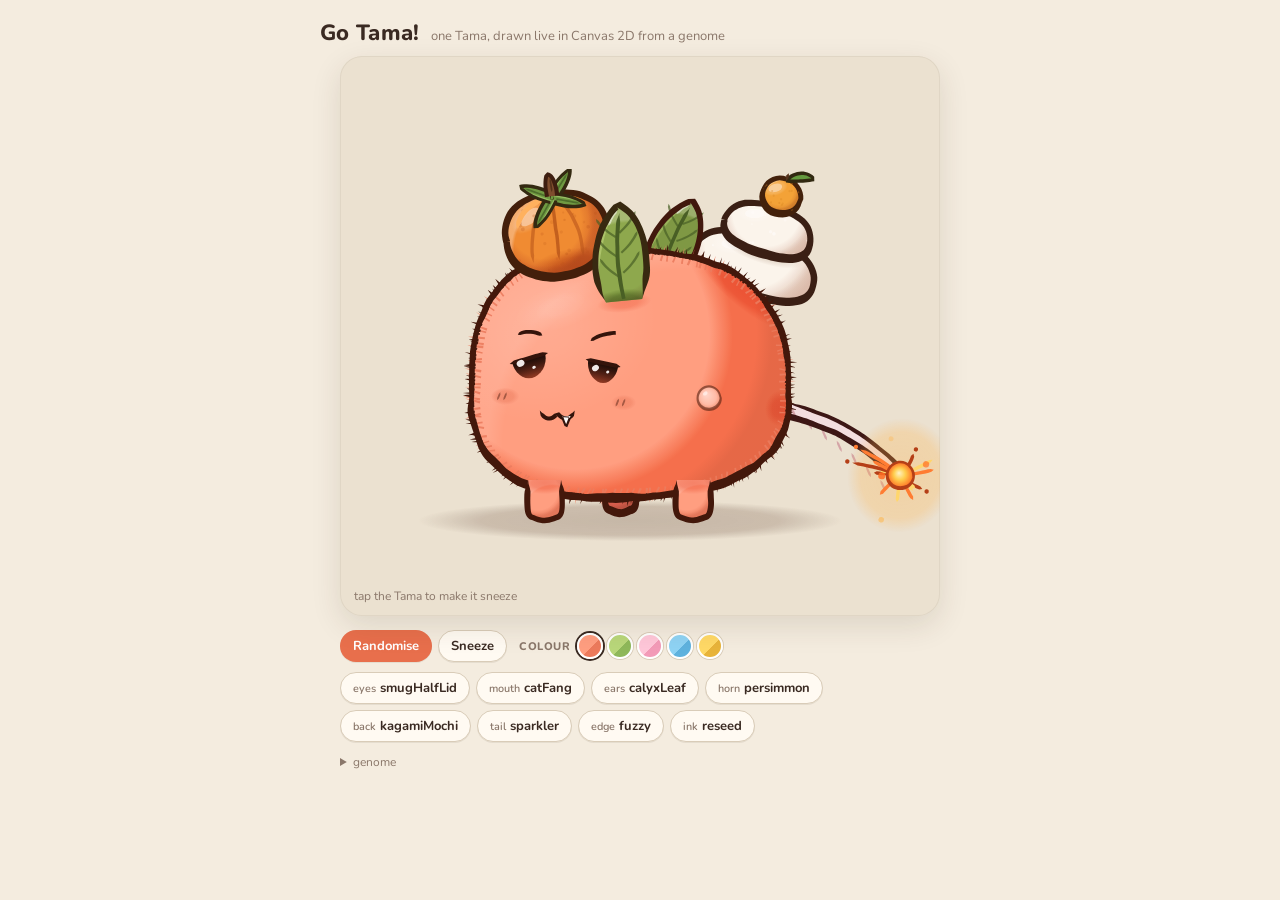
==== commit ca4129ec: "Push Tama finish toward the Axie reference Egg-shaped body, one airbrushed saturated shade over the " ====
--- a/tama/index.html
+++ b/tama/index.html
@@ -146,7 +146,7 @@
 // Build a pressure ribbon Path2D around a flattened polyline.
 // opts: w (base width), heavy (extra weight on undersides 0..1), jitter (px), seed, taper ('none'|'both'|'start'|'end'), wobble (width noise 0..1)
 function ribbon(fl, opts = {}) {
-  const { w = 3, heavy = .5, jitter = .6, seed = 1, taper = 'none', wobble = .25, out = .55 } = opts;
+  const { w = 3, heavy = .5, jitter = .6, seed = 1, taper = 'none', wobble = .12, out = .55 } = opts;
   const pts = fl.pts, n = pts.length, L = fl.length || 1;
   const outer = [], inner = [];
   for (let i = 0; i < n; i++) {
@@ -171,6 +171,7 @@
 }
 // memo for geometry built from stable keys
 const MEMO = new Map();
+let CUR_PAL = null;   // palette of the creature being drawn, lets part shadows share its hue
 function memo(key, build) { let v = MEMO.get(key); if (v === undefined) { v = build(); MEMO.set(key, v); } return v; }
 
 // ink an outline: fill a ribbon in colour
@@ -203,9 +204,10 @@
 // Axie-style layered shading inside a clip: soft crescent, a harder core shadow a little further in,
 // a thin rim light on the lit side and (optionally) a crisp highlight patch with a soft glow.
 function shading(ctx, clip, cx, cy, r, o = {}) {
-  const { shade, deep, light = '#ffffff', ox = -.18, oy = -.28, inner = .64, soft = .14, coreA = .5, rimA = .28, hi = null, hiA = .32 } = o;
-  if (shade) crescent(ctx, clip, cx, cy, r, shade, 1, ox, oy, inner, soft);
-  if (deep) crescent(ctx, clip, cx, cy, r, deep, coreA, ox * 1.1, oy * 1.1, Math.min(.97, inner + .14), .035);
+  let { shade, deep, light = '#ffffff', ox = -.18, oy = -.28, inner = .64, soft = .14, coreA = .5, rimA = .28, hi = null, hiA = .32 } = o;
+  if (CUR_PAL) { if (shade) shade = mix(shade, CUR_PAL.shade, .16); if (deep) deep = mix(deep, CUR_PAL.shade, .16); }
+  if (shade) crescent(ctx, clip, cx, cy, r, shade, 1, ox, oy, inner, soft * 1.3);
+  if (deep) crescent(ctx, clip, cx, cy, r, deep, coreA * .75, ox * 1.1, oy * 1.1, Math.min(.97, inner + .14), .09);
   if (rimA > 0) crescent(ctx, clip, cx, cy, r, light, rimA, -ox * 1.2, -oy * 1.1, .9, .05);
   if (hi) { const [hx, hy, hrx, hry, hrot = -.55] = hi; ctx.save(); ctx.clip(clip); softEllipse(ctx, hx, hy, hrx * 1.8, hry * 1.9, light, hiA * .45, .3, hrot); ctx.fillStyle = alpha(light, hiA); ctx.beginPath(); ctx.ellipse(hx, hy, hrx, hry, hrot, 0, TAU); ctx.fill(); ctx.restore(); }
 }
@@ -254,9 +256,10 @@
   const c = Math.cos(th), s = Math.sin(th), n = 2.45;
   let x = Math.sign(c) * Math.pow(Math.abs(c), 2 / n);
   let y = Math.sign(s) * Math.pow(Math.abs(s), 2 / n);
-  const yy = y > 0 ? y * .9 : y * (1.02 + .035 * Math.max(0, -x));   // flatter, heavier bottom; head end a touch taller
+  let yy = y > 0 ? y * .9 : y * (1.03 + .04 * Math.max(0, -x));   // flatter, heavier bottom; head end a touch taller
+  yy *= 1 - .07 * (x + 1) / 2;                                         // egg: the rear sits a little lower than the head
   const xx = x * (1 + .07 * Math.max(0, y)) * (1 + .03 * Math.max(0, -y) * (1 - Math.abs(x))); // a little wider low down
-  let r = 1 + .012 * fbm(seed, th * 1.9 + 7, 2);           // hand-drawn irregularity
+  let r = 1 + .007 * fbm(seed, th * 1.9 + 7, 2);           // hand-drawn irregularity, kept subtle so the line stays confident
   if (edge === 'wool') r += .046 * Math.pow(Math.abs(Math.sin(th * 5 + .6)), .65) - .015;
   return { x: BODY.rx * xx * r, y: BODY.ry * yy * r };
 }
@@ -287,14 +290,14 @@
   const rear = surface(0.18);         // rear, just under the midline
   const headSide = { x: -4, y: -54, nx: -.12, ny: -.99, ang: -1.69, lean: -0.12 };   // on the near side of the head
   const headSideFar = { x: 20, y: -66, nx: .22, ny: -.97, ang: -1.35, lean: 0.22 };
-  const face = { x: -36, y: -4, eyeF: { x: -63, y: -14 }, eyeB: { x: -13, y: -11 }, mouth: { x: -46, y: 21 }, cheekF: { x: -78, y: 9 }, cheekB: { x: -2, y: 13 }, eyeR: 11 };
-  const legs = [{ x: -48, y: 72, far: false }, { x: -2, y: 66, far: true }, { x: 38, y: 73, far: false }];
+  const face = { x: -36, y: -4, eyeF: { x: -64, y: -15 }, eyeB: { x: -17, y: -12 }, mouth: { x: -46, y: 21 }, cheekF: { x: -79, y: 9 }, cheekB: { x: -4, y: 13 }, eyeR: 12.5 };
+  const legs = [{ x: -54, y: 70, far: false }, { x: -6, y: 66, far: true }, { x: 40, y: 70, far: false }];
   return { horn, topRear, rear, headSide, headSideFar, face, legs, spot: { x: 50, y: 10 }, ground: { x: 0, y: 84 } };
 }
 
 /* ---------- body painter ---------- */
 function drawLeg(ctx, leg, pal, body) {
-  const w = leg.far ? 18 : 20, h = leg.far ? 17 : 19, x = leg.x, y = leg.y;
+  const w = leg.far ? 18 : 21, h = leg.far ? 14 : 15, x = leg.x, y = leg.y;
   const base = leg.far ? shadeOf(pal.shade, .12) : pal.body, shade = leg.far ? shadeOf(pal.shade, .3) : pal.shade;
   const s = new Shape().M(x - w / 2, y - 8).C(x - w / 2 - 1, y + h * .5, x - w / 2 - 2, y + h, x - w / 2 + 3, y + h + 1)
     .C(x - 1, y + h + 3.5, x + 1, y + h + 3.5, x + w / 2 - 3, y + h + 1).C(x + w / 2 + 2, y + h, x + w / 2 + 1, y + h * .5, x + w / 2, y - 8);
@@ -303,7 +306,7 @@
   const clip = new Path2D(p); clip.closePath();
   shading(ctx, clip, x, y + h * .4, h * 1.1, { shade, deep: mix(shade, pal.ink, .2), ox: -.25, oy: -.45, inner: .6, soft: .16, coreA: .4, rimA: .18 });
   if (!leg.far) { ctx.save(); ctx.clip(clip); ctx.globalCompositeOperation = 'multiply'; softEllipse(ctx, x, y - 6, w * .8, 7, pal.shade, .5, .5); ctx.restore(); }
-  ink(ctx, s, pal.inkBody, { w: 3.3, heavy: .6, jitter: .4, seed: 31 + x, taper: leg.far ? 'none' : 'both', step: 1.6 });
+  ink(ctx, s, pal.inkBody, { w: 3.6, heavy: .45, jitter: .25, seed: 31 + x, taper: leg.far ? 'none' : 'both', step: 1.6 });
 }
 function drawBody(ctx, genome, pal, anchors, seats, pose) {
   const edge = genome.bodyEdge, seed = genome.seed;
@@ -312,9 +315,12 @@
   // base
   ctx.fillStyle = pal.body; ctx.fill(clip);
   // matte two-tone: soft shade crescent on the bottom third, plus a faint top-light gradient
-  shading(ctx, clip, 0, 0, 100, { shade: pal.shade, deep: mix(pal.shade, pal.ink, .2), ox: -.12, oy: -.3, inner: .76, soft: .08, coreA: .38, rimA: .2, hi: [-48, -52, 11, 4.5, -.45], hiA: .09 });
-  ctx.save(); ctx.clip(clip); const g = ctx.createLinearGradient(0, -84, 0, 84); g.addColorStop(0, 'rgba(255,255,255,.10)'); g.addColorStop(.5, 'rgba(255,255,255,0)'); g.addColorStop(1, alpha(pal.shade, .18)); ctx.fillStyle = g; ctx.fillRect(-120, -100, 240, 200); ctx.restore();
-  sheen(ctx, clip, -40, -44, 38, 20, .12, -.35);
+  const shadeSat = adjust(pal.shade, -.02, .1);
+  ctx.save(); ctx.clip(clip); softEllipse(ctx, -52, -34, 70, 58, '#ffffff', .13, .75, -.3); ctx.restore();   // soft light on the top-front
+  crescent(ctx, clip, 0, 0, 100, shadeSat, 1, -.35, -.3, .68, .12);                       // airbrushed shade over the rear half and belly
+  crescent(ctx, clip, 0, 0, 100, mix(shadeSat, pal.ink, .18), .45, -.3, -.3, .88, .08);  // deeper band right at the underside
+  crescent(ctx, clip, 0, 0, 100, '#ffffff', .1, .32, .42, .9, .08);                       // thin rim light on the lit side
+  sheen(ctx, clip, -44, -48, 30, 14, .09, -.35);
   // tama spot: a small matte pearl on the rear flank
   const sp = anchors.spot;
   const pearl = new Path2D(); pearl.arc(sp.x, sp.y, 7, 0, TAU);
@@ -326,16 +332,16 @@
   for (const s of seats) cast(ctx, clip, s.x, s.y, s.rx * .9, s.ry * .8, pal.shade, s.a * 1.1, s.rot);
   // edge texture
   if (edge === 'fuzzy') {
-    ctx.fillStyle = alpha(pal.shade, .9); ctx.fill(memo('fzin:' + seed, () => flickPath(sil, { seed: seed + 11, spacing: 3.2, len: 4.5, inset: 5.5, lean: .5, w: 1.3, side: 1 })));
-    ctx.fillStyle = pal.inkBody; ctx.fill(memo('fzout:' + seed, () => flickPath(sil, { seed: seed + 12, spacing: 2.3, len: 5.5, inset: 1.6, lean: .55, w: 1.55 })));
-    ink(ctx, sil, pal.inkBody, { w: 3.2, heavy: .75, jitter: .9, seed, key: 'bodyink-f' + seed, wobble: .35 });
+    ctx.fillStyle = alpha(pal.shade, .9); ctx.fill(memo('fzin:' + seed, () => flickPath(sil, { seed: seed + 11, spacing: 4.2, len: 4, inset: 5.5, lean: .5, w: 1.2, side: 1 })));
+    ctx.fillStyle = pal.inkBody; ctx.fill(memo('fzout:' + seed, () => flickPath(sil, { seed: seed + 12, spacing: 2.9, len: 4.6, inset: 1.8, lean: .5, w: 1.45 })));
+    ink(ctx, sil, pal.inkBody, { w: 3.5, heavy: .5, jitter: .6, seed, key: 'bodyink-f' + seed, wobble: .25 });
   } else if (edge === 'wool') {
-    ink(ctx, sil, pal.inkBody, { w: 3.7, heavy: .55, jitter: .4, seed, key: 'bodyink-w' + seed, wobble: .25 });
+    ink(ctx, sil, pal.inkBody, { w: 3.9, heavy: .45, jitter: .3, seed, key: 'bodyink-w' + seed, wobble: .15 });
     // little curls just inside the bumps
     ctx.fillStyle = alpha(pal.inkBody, .5);
     ctx.fill(memo('wool:' + seed, () => { const p = new Path2D(); const r = rng(seed + 9); const pts = sil.pts; for (let i = 0; i < pts.length; i += 9) { const q = pts[i]; if (r() < .35) continue; const d = 6 + r() * 3; const cx = q.x - q.nx * d, cy = q.y - q.ny * d; const rr = 2.2 + r() * 1.4; const a0 = Math.atan2(q.ny, q.nx) + .9; p.moveTo(cx + Math.cos(a0) * rr, cy + Math.sin(a0) * rr); p.arc(cx, cy, rr, a0, a0 + 3.6); p.arc(cx, cy, rr - .9, a0 + 3.6, a0, true); p.closePath(); } return p; }));
   } else {
-    ink(ctx, sil, pal.inkBody, { w: 4.1, heavy: .7, jitter: .5, seed, key: 'bodyink-s' + seed });
+    ink(ctx, sil, pal.inkBody, { w: 4.2, heavy: .45, jitter: .3, seed, key: 'bodyink-s' + seed, wobble: .1 });
   }
   return clip;
 }
@@ -485,7 +491,7 @@
     brush(ctx, new Shape().M(0, 1).C(-2, -14, -1, -30, 2, -42), vein, 2, { taper: 'end', jitter: .2 });
     for (let i = 0; i < 3; i++) { const y = -10 - i * 10; brush(ctx, new Shape().M(-1, y).C(-5, y - 3, -8, y - 6, -10, y - 10), alpha(vein, .7), 1.2, { taper: 'end' }); brush(ctx, new Shape().M(1, y - 2).C(5, y - 5, 8, y - 8, 10, y - 12), alpha(vein, .7), 1.2, { taper: 'end' }); }
     brush(ctx, new Shape().M(-4, -36).C(-3, -39, -1, -42, 1, -43), 'rgba(255,255,255,.55)', 1.6);
-    ink(ctx, leaf, far ? pal.ink : inkFor(g, pal.ink), { w: 2.8, heavy: .4, jitter: .4, seed: 41, taper: 'both', step: 1.8 });
+    ink(ctx, leaf, far ? pal.ink : inkFor(g, pal.ink), { w: 3.1, heavy: .35, jitter: .3, seed: 41, taper: 'both', step: 1.8 });
   });
 });
 drawEars.daifuku = part({ seat: { rx: 17, ry: 6, a: .4 }, both: true }, (ctx, a, pal, t) => {
@@ -500,7 +506,7 @@
     // powder dusting
     scatter(ctx, clip, [-16, -33, 16, 2], 77, 26, (x, y, r) => { ctx.fillStyle = 'rgba(255,255,255,.6)'; ctx.beginPath(); ctx.arc(x, y, .6 + r() * .8, 0, TAU); ctx.fill(); });
     ctx.save(); ctx.clip(clip); ctx.globalCompositeOperation = 'multiply'; softEllipse(ctx, 0, 2, 16, 6, shade, .6, .5); ctx.restore();
-    ink(ctx, ear, far ? pal.ink : inkFor('#c9a88a', pal.ink), { w: 2.9, heavy: .5, jitter: .5, seed: 43, taper: 'both', step: 1.8 });
+    ink(ctx, ear, far ? pal.ink : inkFor('#c9a88a', pal.ink), { w: 3.1, heavy: .4, jitter: .3, seed: 43, taper: 'both', step: 1.8 });
     brush(ctx, new Shape().M(-7, -4).C(-5, -9, -2, -13, 3, -16), alpha(inkFor('#c9a88a', pal.ink), .5), 1.4);
   });
 });
@@ -515,7 +521,7 @@
     const vcol = alpha(y3, .85);
     for (let i = 0; i < 9; i++) { const u = (i + .5) / 9; const ex = lerp(-21, 21, u), ey = -34 - 6 * Math.sin(u * Math.PI); brush(ctx, new Shape().M(0, 0).C(ex * .3, -12, ex * .6, -24, ex, ey), vcol, 1.3, { taper: 'end', jitter: .15 }); }
     brush(ctx, new Shape().M(0, 2).L(0, 9), '#7a5230', 2.6, { taper: 'end' });
-    ink(ctx, fan, far ? pal.ink : inkFor(y3, pal.ink), { w: 2.6, heavy: .4, jitter: .5, seed: 47, taper: 'both', step: 1.8 });
+    ink(ctx, fan, far ? pal.ink : inkFor(y3, pal.ink), { w: 3, heavy: .35, jitter: .3, seed: 47, taper: 'both', step: 1.8 });
   });
 });
 
@@ -535,7 +541,7 @@
     // lobe creases running down from the calyx
     for (const [x, c] of [[-13, .55], [12, .55], [0, .75]]) brush(ctx, new Shape().M(x * .35, -35).C(x * .8, -28, x * 1.05, -18, x * 1.0, -6), alpha(odeep, c), 1.7, { taper: 'both', jitter: .3 });
     brush(ctx, new Shape().M(-19, -24).C(-17, -31, -12, -35, -5, -36.5), olit, 2.6);
-    ink(ctx, fruit, inkFor(o, pal.ink), { w: 3, heavy: .55, jitter: .5, seed: 51, step: 1.8 });
+    ink(ctx, fruit, inkFor(o, pal.ink), { w: 3.2, heavy: .4, jitter: .3, seed: 51, step: 1.8 });
     // calyx: four sepals
     const g = '#6b9a3f', gd = '#476c28', gl = '#93bf62';
     for (const ang of [-.9, .3, 2.2, 3.6]) {
@@ -563,7 +569,7 @@
     crescent(ctx, clip, 0, -16, 26, alpha('#b9c99a', 1), .8, -.3, -.1, .64, .2);
     for (let i = 0; i < 6; i++) { const x = -7.5 + i * 3; brush(ctx, new Shape().M(x, 3).C(x - .5, -10, x + .5, -22, x * .6, -34), alpha('#9fb57e', .55), .9, { taper: 'both' }); }
     sheen(ctx, clip, -4, -16, 2.5, 14, .35, 0);
-    ink(ctx, stalk, inkc, { w: 2.7, heavy: .3, jitter: .4, seed: 61, taper: 'both', step: 1.6 });
+    ink(ctx, stalk, inkc, { w: 3, heavy: .3, jitter: .3, seed: 61, taper: 'both', step: 1.6 });
     // leaves: two blades fanning from the top
     const blades = [[-1, -38, -16 + sway * 14, -70, -8 + sway * 10, -80, 1], [3, -38, 20 + sway * 16, -66, 24 + sway * 16, -74, -1], [1, -40, 2 + sway * 14, -80, 5 + sway * 16, -92, 0]];
     for (const [x0, y0, cx1, cy1, tx, ty, side] of blades) {
@@ -601,7 +607,7 @@
     sheen(ctx, bc, -6, 16, 4, 9, .3, 0); brush(ctx, new Shape().M(-8, 14).C(-8, 18, -7, 24, -6, 28), rlit, 2);
     ctx.fillStyle = '#fff5e0'; ctx.beginPath(); ctx.arc(0, 22, 4.6, 0, TAU); ctx.fill();
     brush(ctx, new Shape().M(-2.2, 20).C(-2.6, 23.5, .5, 25.5, 2.4, 23).C(3, 21.5, 1.5, 19.6, -.6, 19.6), '#c9341f', 1.3, { taper: 'end' });
-    ink(ctx, body, inkFor(red, pal.ink), { w: 2.6, heavy: .45, jitter: .35, seed: 73, step: 1.5 });
+    ink(ctx, body, inkFor(red, pal.ink), { w: 2.9, heavy: .4, jitter: .25, seed: 73, step: 1.5 });
     for (const y of [8, 36]) { const ring = new Shape().M(-7.5, y - 1.5).C(-5, y - 2.5, 5, y - 2.5, 7.5, y - 1.5).C(5, y + 1.5, -5, y + 1.5, -7.5, y - 1.5); ctx.fillStyle = pal.ink; ctx.fill(ring.path()); }
     for (const dx of [-1.6, 0, 1.6]) brush(ctx, new Shape().M(dx * .4, 38).C(dx * .8, 42, dx, 45, dx * 1.4, 49), '#d9a63c', 1.5, { taper: 'end' });
     ctx.fillStyle = '#b8862a'; ctx.beginPath(); ctx.ellipse(0, 39, 2.6, 1.6, 0, 0, TAU); ctx.fill();
@@ -620,19 +626,12 @@
       ctx.fillStyle = w; ctx.fill(c);
       shading(ctx, c, cx, cy - ry * .2, rx * 1.05, { shade: wsh, deep: wdeep, ox: -.15, oy: -.35, inner: .58, soft: .22, coreA: .4, rimA: .35, hi: [cx - rx * .4, cy - ry * .85, rx * .22, ry * .25, -.3], hiA: .55 });
       scatter(ctx, c, [cx - rx, cy - ry * 1.5, cx + rx, cy + ry], seed, 16, (x, y, r) => { ctx.fillStyle = alpha('#ffffff', .35 + r() * .3); ctx.beginPath(); ctx.arc(x, y, .4 + r() * .5, 0, TAU); ctx.fill(); });
-      ink(ctx, s, inkw, { w: 2.8, heavy: .55, jitter: .5, seed, step: 1.8 });
+      ink(ctx, s, inkw, { w: 3.1, heavy: .4, jitter: .3, seed, step: 1.8 });
       return c;
     };
     const d1 = disc(0, -8, 31, 11, 81);
     cast(ctx, d1, 2, -18, 21, 6, wdeep, .55);
     disc(1, -27, 22, 9, 82);
-    // shide: the zigzag paper strip hanging down the front
-    const L = [[-9, -23], [-15, -18], [-9, -13], [-15, -8], [-9, -3]];
-    const zz = new Shape().M(L[0][0], L[0][1]); for (let i = 1; i < L.length; i++) zz.L(L[i][0], L[i][1]);
-    for (let i = L.length - 1; i >= 0; i--) zz.L(L[i][0] + 6, L[i][1] + (i === L.length - 1 ? 2.5 : 0)); zz.Z();
-    const zp = zz.path(); ctx.fillStyle = '#ffffff'; ctx.fill(zp);
-    ctx.save(); ctx.clip(zp); ctx.fillStyle = alpha(wsh, .8); ctx.fillRect(-20, -18, 16, 5); ctx.fillRect(-20, -8, 16, 5.5); ctx.restore();
-    ink(ctx, zz, inkw, { w: 1.5, heavy: .2, jitter: .1, seed: 86, step: 1.2, wobble: .1 });
     // the daidai on top
     const oc = '#f3a234', osh = '#d4801c';
     const orange = Shape.ellipse(2, -47, 9.5, 8.5);
@@ -658,7 +657,7 @@
     const np = nori.path(); const nc = new Path2D(np); nc.closePath();
     ctx.fillStyle = '#243122'; ctx.fill(nc);
     ctx.save(); ctx.clip(nc); ctx.fillStyle = 'rgba(120,150,90,.25)'; for (let i = 0; i < 6; i++) { ctx.fillRect(-32, -16 + i * 4.2, 64, 1.1); } softEllipse(ctx, -12, -8, 10, 5, '#6f8f55', .35, .5); ctx.restore();
-    ink(ctx, tri, inkr, { w: 2.8, heavy: .5, jitter: .5, seed: 92, step: 1.8 });
+    ink(ctx, tri, inkr, { w: 3.1, heavy: .4, jitter: .3, seed: 92, step: 1.8 });
     ink(ctx, nori, inkFor('#243122', pal.ink), { w: 2.2, heavy: .3, jitter: .4, seed: 93, step: 1.8 });
   });
 });
@@ -828,7 +827,7 @@
 function frame(now) {
   const f0 = performance.now();
   const t = now / 1000; const dt = clamp((now - lastTime) / 1000, 0, .05); lastTime = now;
-  const pal = expandPalette(genome.palette);
+  const pal = expandPalette(genome.palette); CUR_PAL = pal;
   const anchors = makeAnchors();
   // ----- idle: breathing, blink
   let sy = 1, sx = 1, rot = 0, squint = 0, tight = false, mouthOverride = null;
@@ -864,7 +863,7 @@
   ctx.scale(k, k);
   // paper + ground shadow
   const gsq = 1 + (sx - 1) * .6;
-  ctx.save(); ctx.translate(VIEW.cx, VIEW.cy + 84 * VIEW.scale + 6); ctx.scale(gsq, 1); softEllipse(ctx, 0, 0, 150 * VIEW.scale * .95, 14 * VIEW.scale, '#5a3b2a', .16, .35); ctx.restore();
+  ctx.save(); ctx.translate(VIEW.cx, VIEW.cy + 84 * VIEW.scale + 6); ctx.scale(gsq, 1); softEllipse(ctx, 0, 0, 150 * VIEW.scale * .9, 13 * VIEW.scale, '#4a2e20', .24, .3); ctx.restore();
   ctx.translate(VIEW.cx, VIEW.cy); ctx.scale(VIEW.scale, VIEW.scale);
   // squash and stretch around the ground contact, tilt around the same point
   ctx.translate(0, 84); ctx.rotate(rot); ctx.scale(sx, sy); ctx.translate(0, -84);
@@ -891,6 +890,8 @@
   parts.eyes(ctx, anchors, pal, t);
   if (mouthOverride) openMouth(ctx, pal, anchors.face.mouth.x - 1, anchors.face.mouth.y + 1, mouthOverride.w, mouthOverride.h, mouthOverride.h > 3.5);
   else parts.mouth(ctx, anchors, pal, t);
+  // a faint glaze of the body colour over everything drawn so far ties the parts to the palette
+  ctx.save(); ctx.globalCompositeOperation = 'source-atop'; ctx.fillStyle = alpha(pal.body, .035); ctx.fillRect(-400, -400, 800, 800); ctx.restore();
   // sneeze stars (drawn in body space so they ride the squash a little, then settle)
   for (let i = sneeze.stars.length - 1; i >= 0; i--) {
     const s = sneeze.stars[i]; s.age += dt; if (s.age > s.life) { sneeze.stars.splice(i, 1); continue; }
